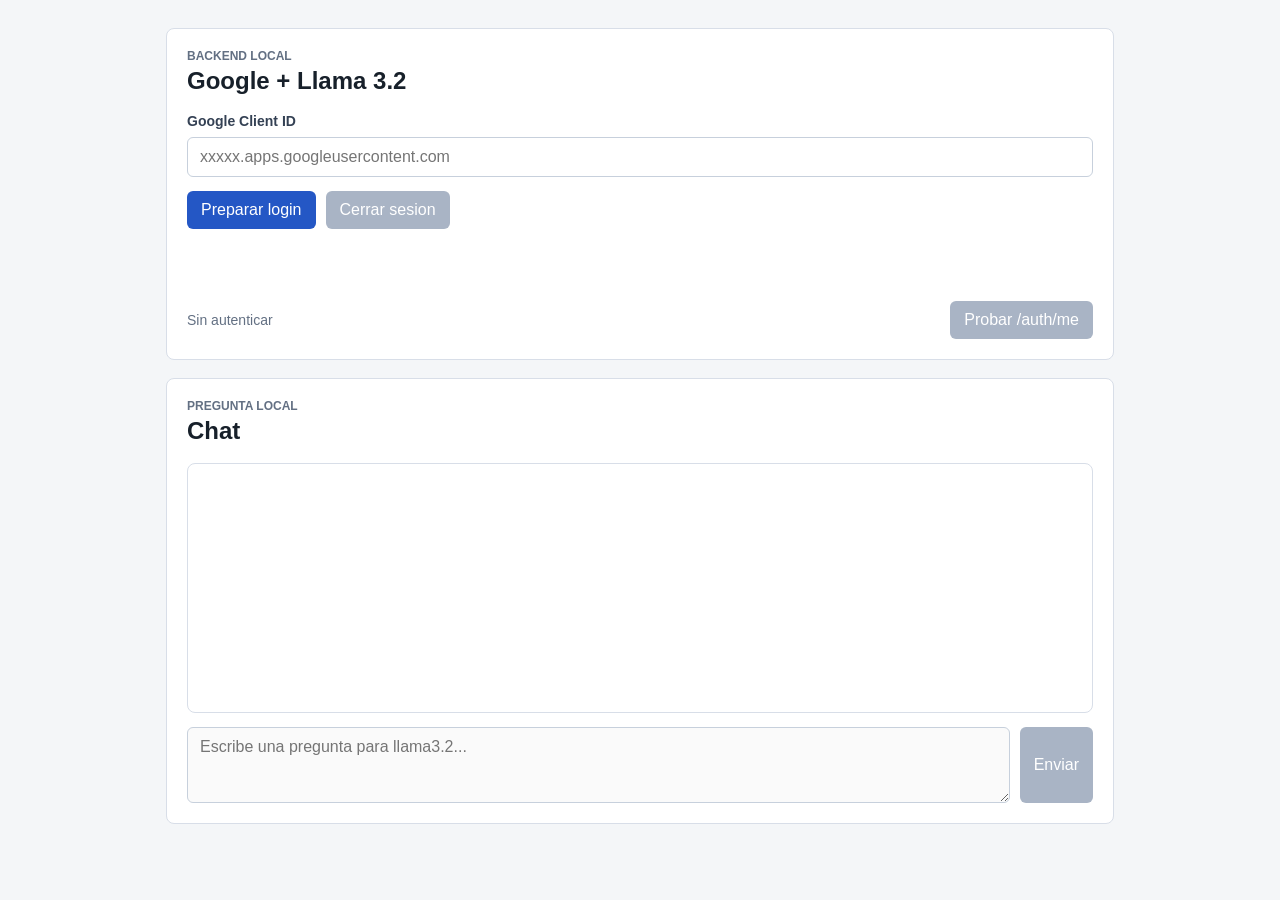
==== frontend/index.html @ 0a667929 "backen conexion ollama" ====
<!doctype html>
<html lang="es">
  <head>
    <meta charset="UTF-8" />
    <meta name="viewport" content="width=device-width, initial-scale=1.0" />
    <title>Prueba Google + Llama</title>
    <link rel="stylesheet" href="./styles.css" />
    <script src="https://accounts.google.com/gsi/client" async defer></script>
  </head>
  <body>
    <main class="shell">
      <section class="panel">
        <header>
          <p class="eyebrow">Backend local</p>
          <h1>Google + Llama 3.2</h1>
        </header>

        <label class="field">
          <span>Google Client ID</span>
          <input id="clientIdInput" type="text" placeholder="xxxxx.apps.googleusercontent.com" autocomplete="off" />
        </label>

        <div class="actions">
          <button id="initGoogleButton" type="button">Preparar login</button>
          <button id="logoutButton" type="button" disabled>Cerrar sesion</button>
        </div>

        <div id="googleButton" class="google-slot"></div>

        <div class="status-row">
          <span id="authStatus" class="status">Sin autenticar</span>
          <button id="checkMeButton" type="button" disabled>Probar /auth/me</button>
        </div>
      </section>

      <section class="panel chat-panel">
        <header>
          <p class="eyebrow">Pregunta local</p>
          <h2>Chat</h2>
        </header>

        <div id="messages" class="messages"></div>

        <form id="chatForm" class="chat-form">
          <textarea id="messageInput" rows="3" placeholder="Escribe una pregunta para llama3.2..." disabled></textarea>
          <button id="sendButton" type="submit" disabled>Enviar</button>
        </form>
      </section>
    </main>

    <script src="./app.js"></script>
  </body>
</html>
---- frontend/styles.css ----
:root {
  color-scheme: light;
  font-family: Arial, Helvetica, sans-serif;
  background: #f4f6f8;
  color: #17202a;
}

* {
  box-sizing: border-box;
}

body {
  margin: 0;
  min-height: 100vh;
}

button,
input,
textarea {
  font: inherit;
}

button {
  border: 0;
  border-radius: 6px;
  background: #2457c5;
  color: #fff;
  cursor: pointer;
  padding: 10px 14px;
}

button:disabled {
  background: #a9b4c5;
  cursor: not-allowed;
}

.shell {
  display: grid;
  gap: 18px;
  margin: 0 auto;
  max-width: 980px;
  padding: 28px 16px;
}

.panel {
  background: #fff;
  border: 1px solid #d8dee8;
  border-radius: 8px;
  padding: 20px;
}

.chat-panel {
  min-height: 420px;
}

.eyebrow {
  color: #637083;
  font-size: 12px;
  font-weight: 700;
  letter-spacing: 0;
  margin: 0 0 4px;
  text-transform: uppercase;
}

h1,
h2 {
  margin: 0 0 18px;
}

.field {
  display: grid;
  gap: 8px;
}

.field span {
  color: #344154;
  font-size: 14px;
  font-weight: 700;
}

input,
textarea {
  border: 1px solid #c7d0dc;
  border-radius: 6px;
  color: #17202a;
  padding: 10px 12px;
  width: 100%;
}

textarea {
  resize: vertical;
}

.actions,
.status-row,
.chat-form {
  display: flex;
  gap: 10px;
  margin-top: 14px;
}

.status-row {
  align-items: center;
  justify-content: space-between;
}

.status {
  color: #637083;
  font-size: 14px;
}

.status.ok {
  color: #176b43;
  font-weight: 700;
}

.status.error {
  color: #a32929;
  font-weight: 700;
}

.google-slot {
  margin-top: 14px;
  min-height: 44px;
}

.messages {
  border: 1px solid #d8dee8;
  border-radius: 8px;
  display: grid;
  gap: 10px;
  margin-bottom: 14px;
  min-height: 250px;
  overflow: auto;
  padding: 14px;
}

.message {
  border-radius: 8px;
  line-height: 1.45;
  max-width: 80%;
  padding: 10px 12px;
  white-space: pre-wrap;
}

.message.user {
  background: #dfeaff;
  justify-self: end;
}

.message.assistant {
  background: #eef2f6;
  justify-self: start;
}

.message.system {
  background: #fff5d7;
  color: #6c5414;
  justify-self: center;
  max-width: 100%;
}

.chat-form {
  align-items: stretch;
}

.chat-form textarea {
  flex: 1;
}

@media (max-width: 640px) {
  .actions,
  .status-row,
  .chat-form {
    align-items: stretch;
    flex-direction: column;
  }

  .message {
    max-width: 100%;
  }
}
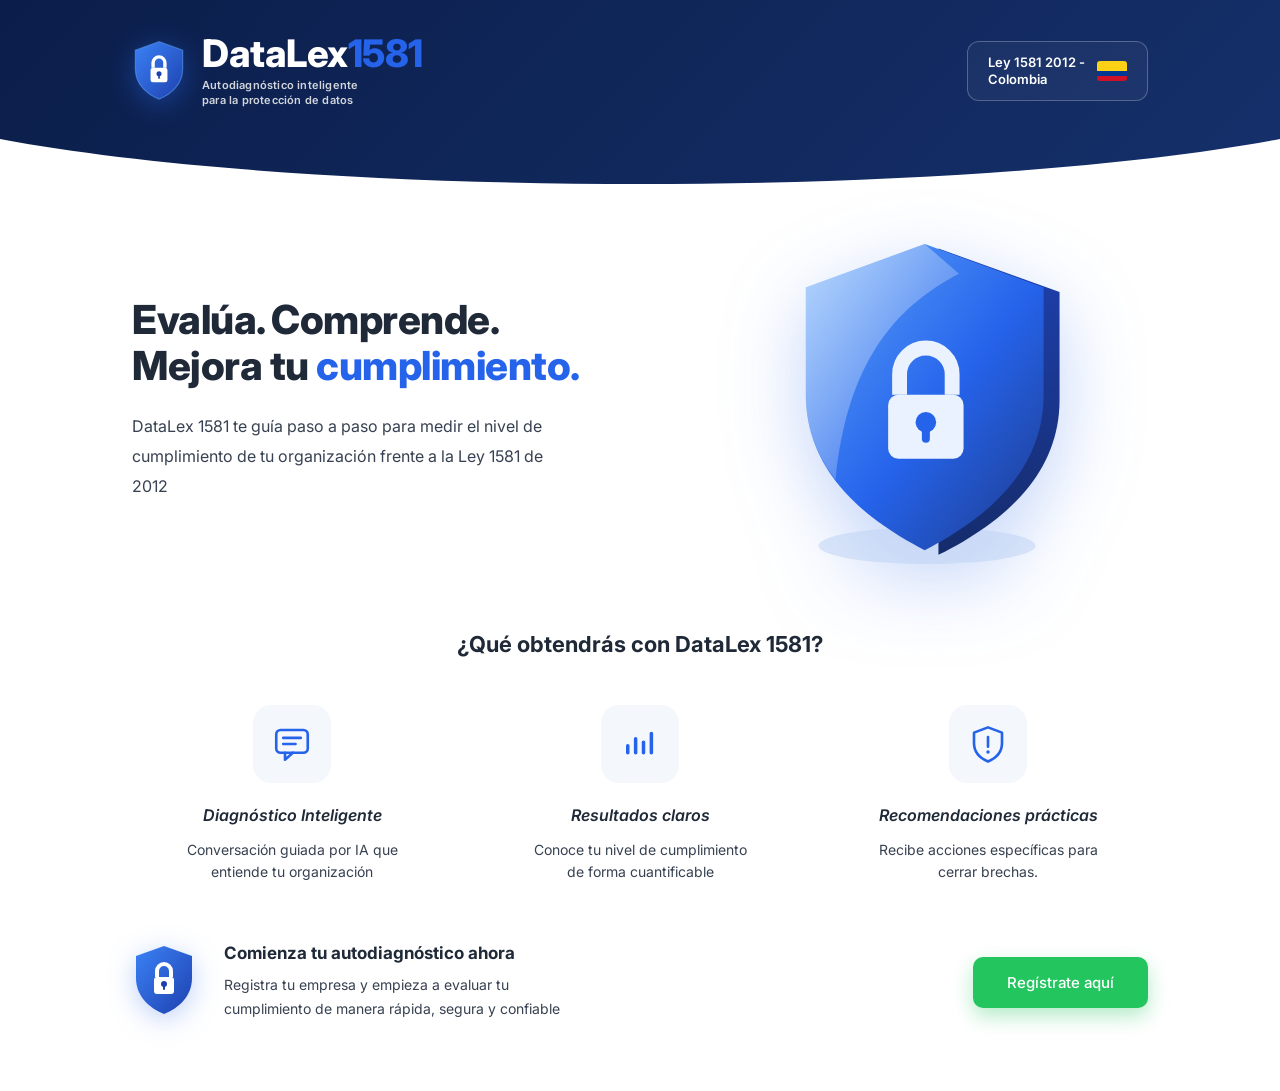
==== commit bc6c9e4f: "integracion front" ====
--- a/frontend/index.html
+++ b/frontend/index.html
@@ -1,53 +1,1958 @@
-<!doctype html>
+<!DOCTYPE html>
 <html lang="es">
-  <head>
-    <meta charset="UTF-8" />
-    <meta name="viewport" content="width=device-width, initial-scale=1.0" />
-    <title>Prueba Google + Llama</title>
-    <link rel="stylesheet" href="./styles.css" />
-    <script src="https://accounts.google.com/gsi/client" async defer></script>
-  </head>
-  <body>
-    <main class="shell">
-      <section class="panel">
-        <header>
-          <p class="eyebrow">Backend local</p>
-          <h1>Google + Llama 3.2</h1>
-        </header>
-
-        <label class="field">
-          <span>Google Client ID</span>
-          <input id="clientIdInput" type="text" placeholder="xxxxx.apps.googleusercontent.com" autocomplete="off" />
-        </label>
-
-        <div class="actions">
-          <button id="initGoogleButton" type="button">Preparar login</button>
-          <button id="logoutButton" type="button" disabled>Cerrar sesion</button>
+<head>
+  <meta charset="UTF-8" />
+  <meta name="viewport" content="width=device-width, initial-scale=1.0" />
+  <title>DataLex 1581 — Registro y Diagnóstico</title>
+  <link rel="preconnect" href="https://fonts.googleapis.com" />
+  <link rel="preconnect" href="https://fonts.gstatic.com" crossorigin />
+  <link href="https://fonts.googleapis.com/css2?family=Inter:wght@400;500;600;700;800&display=swap" rel="stylesheet" />
+  <style>
+
+:root {
+  --blue-900: #0B1E4A;
+  --blue-800: #15306B;
+  --blue-700: #1E40AF;
+  --blue-500: #2563EB;
+  --green-500: #22C55E;
+  --green-600: #16A34A;
+  --slate-900: #1F2937;
+  --slate-700: #374151;
+  --slate-500: #64748B;
+  --gray-400: #9CA3AF;
+  --gray-300: #D1D5DB;
+  --gray-200: #E5E7EB;
+  --bg-soft: #F4F7FC;
+  --white: #FFFFFF;
+}
+* { box-sizing: border-box; }
+html { scroll-behavior: smooth; }
+body { margin: 0; font-family: 'Inter', -apple-system, BlinkMacSystemFont, 'Segoe UI', Roboto, sans-serif; color: var(--slate-700); -webkit-font-smoothing: antialiased; }
+
+/* Cambio de vistas (un solo proceso) */
+.screen { display: none; }
+.screen.is-active { display: block; animation: scr-in .28s ease; }
+#screen-inicio { background: #FFFFFF; }
+#screen-registro { background: var(--bg-soft); }
+#screen-diag { background: var(--bg-soft); }
+@keyframes scr-in { from { opacity: 0; transform: translateY(6px); } to { opacity: 1; transform: none; } }
+@media (prefers-reduced-motion: reduce) { .screen.is-active { animation: none; } }
+
+/* ===== INICIO ===== */
+/* ============================================================
+   DataLex 1581 — Landing page
+   Paleta y tipografía según especificación
+   ============================================================ */
+
+
+a { text-decoration: none; }
+
+/* ============================================================
+   HEADER
+   ============================================================ */
+.site-header {
+  position: relative;
+  background: linear-gradient(135deg, var(--blue-900) 0%, var(--blue-800) 100%);
+  padding: 34px 0 90px;
+}
+
+.header-inner {
+  max-width: 1080px;
+  margin: 0 auto;
+  padding: 0 32px;
+  display: flex;
+  align-items: center;
+  justify-content: space-between;
+  gap: 24px;
+}
+
+/* Marca / logo */
+.brand {
+  display: flex;
+  align-items: center;
+  gap: 16px;
+  color: var(--white);
+}
+
+.brand-shield {
+  width: 54px;
+  height: auto;
+  flex-shrink: 0;
+  filter: drop-shadow(0 6px 14px rgba(37, 99, 235, .45));
+}
+
+.brand-text { display: flex; flex-direction: column; }
+
+.brand-name {
+  font-size: 38px;
+  font-weight: 800;
+  letter-spacing: -.5px;
+  line-height: 1;
+}
+.brand-name-dark { color: var(--white); }
+.brand-name-accent { color: var(--blue-500); }
+
+.brand-tagline {
+  margin-top: 6px;
+  font-size: 11px;
+  font-weight: 600;
+  letter-spacing: .2px;
+  color: var(--gray-300);
+  line-height: 1.35;
+}
+
+/* Insignia de la ley */
+.inicio-law-badge {
+  display: flex;
+  align-items: center;
+  gap: 12px;
+  padding: 12px 20px;
+  border: 1px solid rgba(255, 255, 255, .25);
+  border-radius: 12px;
+  background: rgba(255, 255, 255, .04);
+  color: var(--white);
+  font-size: 13px;
+  font-weight: 600;
+  line-height: 1.3;
+  white-space: nowrap;
+}
+
+.inicio-flag {
+  width: 30px;
+  height: 20px;
+  border-radius: 3px;
+  flex-shrink: 0;
+}
+
+/* Onda inferior */
+.header-wave {
+  position: absolute;
+  left: 0;
+  right: 0;
+  bottom: -1px;
+  width: 100%;
+  height: 90px;
+  display: block;
+}
+
+/* ============================================================
+   HERO
+   ============================================================ */
+.hero {
+  max-width: 1080px;
+  margin: 0 auto;
+  padding: 30px 32px 20px;
+  display: grid;
+  grid-template-columns: 1.1fr .9fr;
+  align-items: center;
+  gap: 32px;
+}
+
+.hero-title {
+  margin: 0 0 22px;
+  font-size: 40px;
+  font-weight: 800;
+  line-height: 1.15;
+  letter-spacing: -.5px;
+  color: var(--slate-900);
+}
+.hero-title .accent { color: var(--blue-500); }
+
+.hero-text {
+  margin: 0;
+  max-width: 420px;
+  font-size: 16px;
+  font-weight: 400;
+  line-height: 1.9;
+  color: var(--slate-700);
+}
+
+.hero-art {
+  display: flex;
+  justify-content: center;
+}
+.hero-shield {
+  width: 100%;
+  max-width: 320px;
+  height: auto;
+  filter: drop-shadow(0 22px 40px rgba(37, 99, 235, .28));
+}
+
+/* ============================================================
+   BENEFICIOS
+   ============================================================ */
+.benefits {
+  max-width: 1080px;
+  margin: 0 auto;
+  padding: 40px 32px 30px;
+}
+
+.benefits-title {
+  text-align: center;
+  margin: 0 0 48px;
+  font-size: 22px;
+  font-weight: 700;
+  color: var(--slate-900);
+}
+
+.benefits-grid {
+  display: grid;
+  grid-template-columns: repeat(3, 1fr);
+  gap: 28px;
+}
+
+.benefit {
+  text-align: center;
+  padding: 0 12px;
+}
+
+.benefit-icon {
+  width: 78px;
+  height: 78px;
+  margin: 0 auto 22px;
+  display: flex;
+  align-items: center;
+  justify-content: center;
+  border-radius: 18px;
+  background: var(--bg-soft);
+}
+.benefit-icon svg { width: 42px; height: 42px; }
+
+.benefit-name {
+  margin: 0 0 14px;
+  font-size: 16px;
+  font-weight: 600;
+  font-style: italic;
+  color: var(--slate-900);
+}
+
+.benefit-text {
+  margin: 0 auto;
+  max-width: 230px;
+  font-size: 14px;
+  font-weight: 400;
+  line-height: 1.6;
+  color: var(--slate-700);
+}
+
+/* ============================================================
+   CTA
+   ============================================================ */
+.cta {
+  max-width: 1080px;
+  margin: 0 auto;
+  padding: 30px 32px 70px;
+  display: flex;
+  align-items: center;
+  gap: 28px;
+}
+
+.cta-shield svg {
+  width: 64px;
+  height: auto;
+  flex-shrink: 0;
+  filter: drop-shadow(0 6px 14px rgba(37, 99, 235, .3));
+}
+
+.cta-copy { flex: 1; }
+
+.cta-title {
+  margin: 0 0 10px;
+  font-size: 17px;
+  font-weight: 700;
+  color: var(--slate-900);
+}
+
+.cta-text {
+  margin: 0;
+  max-width: 360px;
+  font-size: 14px;
+  font-weight: 400;
+  line-height: 1.7;
+  color: var(--slate-700);
+}
+
+.btn-primary {
+  flex-shrink: 0;
+  display: inline-block;
+  padding: 16px 34px;
+  border-radius: 10px;
+  background: var(--green-500);
+  color: var(--white);
+  font-size: 15px;
+  font-weight: 500;
+  box-shadow: 0 8px 20px rgba(34, 197, 94, .35);
+  transition: background .18s ease, transform .18s ease, box-shadow .18s ease;
+}
+.btn-primary:hover {
+  background: var(--green-600);
+  transform: translateY(-2px);
+  box-shadow: 0 12px 24px rgba(22, 163, 74, .4);
+}
+.btn-primary:focus-visible {
+  outline: 3px solid var(--blue-500);
+  outline-offset: 3px;
+}
+
+/* ============================================================
+   RESPONSIVE
+   ============================================================ */
+@media (max-width: 820px) {
+  .hero {
+    grid-template-columns: 1fr;
+    text-align: center;
+    padding-top: 10px;
+  }
+  .hero-copy { order: 2; }
+  .hero-art { order: 1; margin-bottom: 8px; }
+  .hero-text { margin-left: auto; margin-right: auto; }
+
+  .benefits-grid { grid-template-columns: 1fr; gap: 40px; }
+
+  .cta {
+    flex-direction: column;
+    text-align: center;
+    gap: 20px;
+  }
+  .cta-text { margin-left: auto; margin-right: auto; }
+}
+
+@media (max-width: 560px) {
+  .header-inner { flex-direction: column; align-items: flex-start; gap: 18px; }
+  .brand-name { font-size: 32px; }
+  .hero-title { font-size: 30px; }
+  .inicio-law-badge { align-self: stretch; justify-content: space-between; }
+}
+
+@media (prefers-reduced-motion: reduce) {
+
+}
+
+/* ===== REGISTRO ===== */
+/* ============================================================
+   DataLex 1581 — Pantalla de inicio de sesión
+   Misma paleta y tipografía (Inter) que el landing
+   ============================================================ */
+
+
+a { text-decoration: none; }
+
+/* Contenedor general */
+.auth-shell {
+  min-height: 100vh;
+  display: flex;
+  flex-direction: column;
+}
+
+.auth-card {
+  flex: 1;
+  max-width: 1080px;
+  width: 100%;
+  margin: 28px auto 0;
+  display: grid;
+  grid-template-columns: 42% 58%;
+  background: var(--white);
+  border-radius: 22px;
+  overflow: hidden;
+  box-shadow: 0 24px 60px rgba(15, 30, 74, .12);
+}
+
+/* ============================================================
+   PANEL IZQUIERDO
+   ============================================================ */
+.auth-aside {
+  position: relative;
+  padding: 48px 44px;
+  color: var(--white);
+  background:
+    radial-gradient(120% 80% at 0% 0%, rgba(59,130,246,.28) 0%, transparent 55%),
+    linear-gradient(160deg, var(--blue-800) 0%, var(--blue-900) 100%);
+  display: flex;
+  flex-direction: column;
+}
+
+.aside-brand {
+  display: flex;
+  align-items: center;
+  gap: 14px;
+  color: var(--white);
+  margin-bottom: 44px;
+}
+.aside-shield {
+  width: 50px;
+  height: auto;
+  filter: drop-shadow(0 6px 14px rgba(37,99,235,.45));
+}
+.aside-name {
+  font-size: 28px;
+  font-weight: 800;
+  letter-spacing: -.5px;
+  line-height: 1;
+}
+.aside-name-light { color: var(--white); }
+.aside-name-accent { color: #5B9BFF; }
+.aside-tagline {
+  display: block;
+  margin-top: 6px;
+  font-size: 12px;
+  font-weight: 500;
+  color: rgba(255,255,255,.78);
+  line-height: 1.4;
+}
+
+/* Características */
+.features {
+  list-style: none;
+  margin: 0;
+  padding: 0;
+  display: flex;
+  flex-direction: column;
+  gap: 26px;
+}
+.feature {
+  display: flex;
+  gap: 16px;
+  align-items: flex-start;
+}
+.feature-icon {
+  flex-shrink: 0;
+  width: 46px;
+  height: 46px;
+  display: flex;
+  align-items: center;
+  justify-content: center;
+  border-radius: 13px;
+  background: linear-gradient(160deg, #2563EB 0%, #1E40AF 100%);
+  box-shadow: 0 6px 14px rgba(37,99,235,.3);
+}
+.feature-icon svg { width: 24px; height: 24px; }
+.feature-title {
+  margin: 2px 0 4px;
+  font-size: 15px;
+  font-weight: 600;
+  color: var(--white);
+}
+.feature-text {
+  margin: 0;
+  font-size: 13.5px;
+  font-weight: 400;
+  line-height: 1.55;
+  color: rgba(255,255,255,.72);
+  max-width: 230px;
+}
+
+/* Ayuda */
+.aside-help {
+  margin-top: auto;
+  padding-top: 34px;
+  border-top: 1px solid rgba(255,255,255,.14);
+}
+.aside-help-title {
+  margin: 0 0 6px;
+  font-size: 13px;
+  font-weight: 600;
+  color: var(--white);
+}
+.aside-help-text {
+  margin: 0;
+  font-size: 13px;
+  color: rgba(255,255,255,.72);
+}
+.aside-help-text a { color: #5B9BFF; }
+
+/* ============================================================
+   PANEL DERECHO (formulario)
+   ============================================================ */
+.auth-main {
+  position: relative;
+  padding: 56px 56px 48px;
+  display: flex;
+  flex-direction: column;
+  justify-content: center;
+}
+
+/* Insignia ley */
+.law-badge {
+  position: absolute;
+  top: 22px;
+  right: 28px;
+  display: flex;
+  align-items: center;
+  gap: 10px;
+  padding: 8px 14px;
+  border: 1px solid var(--gray-200);
+  border-radius: 10px;
+  background: var(--white);
+  font-size: 11.5px;
+  font-weight: 600;
+  color: var(--slate-700);
+  line-height: 1.3;
+  box-shadow: 0 2px 6px rgba(15,30,74,.05);
+}
+.flag { width: 24px; height: 16px; border-radius: 2px; }
+
+/* Formulario */
+.login-form {
+  width: 100%;
+  max-width: 400px;
+  margin: 0 auto;
+}
+.form-title {
+  margin: 0 0 8px;
+  text-align: center;
+  font-size: 30px;
+  font-weight: 700;
+  color: var(--slate-900);
+}
+.form-subtitle {
+  margin: 0 0 30px;
+  text-align: center;
+  font-size: 14px;
+  color: var(--gray-400);
+}
+
+.field-label {
+  display: block;
+  margin-bottom: 7px;
+  font-size: 13px;
+  font-weight: 600;
+  color: var(--slate-700);
+}
+
+.field {
+  position: relative;
+  margin-bottom: 18px;
+}
+.field-icon {
+  position: absolute;
+  left: 14px;
+  top: 50%;
+  transform: translateY(-50%);
+  width: 18px;
+  height: 18px;
+  color: var(--gray-400);
+  pointer-events: none;
+}
+.field input,
+.field select {
+  width: 100%;
+  height: 48px;
+  padding: 0 44px;
+  border: 1px solid var(--gray-300);
+  border-radius: 10px;
+  background: var(--white);
+  font-family: inherit;
+  font-size: 14px;
+  font-weight: 400;
+  color: var(--slate-900);
+  transition: border-color .15s ease, box-shadow .15s ease;
+}
+.field input::placeholder { color: var(--gray-400); }
+.field select {
+  appearance: none;
+  color: var(--slate-900);
+}
+.field input:focus,
+.field select:focus {
+  outline: none;
+  border-color: var(--blue-500);
+  box-shadow: 0 0 0 3px rgba(37,99,235,.14);
+}
+
+.toggle-pass {
+  position: absolute;
+  right: 10px;
+  top: 50%;
+  transform: translateY(-50%);
+  width: 32px;
+  height: 32px;
+  display: flex;
+  align-items: center;
+  justify-content: center;
+  border: none;
+  background: transparent;
+  color: var(--gray-400);
+  cursor: pointer;
+  border-radius: 8px;
+}
+.toggle-pass:hover { color: var(--slate-700); }
+.toggle-pass .eye { width: 19px; height: 19px; }
+.toggle-pass .eye-slash { display: inline; }
+.toggle-pass.is-on .eye-slash { display: none; }
+
+/* Opciones */
+.form-options {
+  display: flex;
+  align-items: center;
+  justify-content: space-between;
+  margin: 4px 0 22px;
+  font-size: 13px;
+}
+.remember {
+  display: inline-flex;
+  align-items: center;
+  gap: 8px;
+  color: var(--slate-700);
+  cursor: pointer;
+}
+.remember input {
+  width: 16px;
+  height: 16px;
+  accent-color: var(--blue-500);
+  cursor: pointer;
+}
+.link { color: var(--blue-500); font-weight: 500; }
+.link:hover { text-decoration: underline; }
+
+/* Botón Ingresar */
+.btn-login {
+  width: 100%;
+  height: 50px;
+  display: flex;
+  align-items: center;
+  justify-content: center;
+  gap: 10px;
+  border: none;
+  border-radius: 10px;
+  background: var(--green-500);
+  color: var(--white);
+  font-family: inherit;
+  font-size: 15px;
+  font-weight: 500;
+  cursor: pointer;
+  box-shadow: 0 8px 18px rgba(34,197,94,.32);
+  transition: background .18s ease, transform .18s ease;
+}
+.btn-login svg { width: 20px; height: 20px; }
+.btn-login:hover { background: var(--green-600); transform: translateY(-1px); }
+.btn-login:focus-visible { outline: 3px solid var(--blue-500); outline-offset: 3px; }
+
+/* Divisor */
+.divider {
+  display: flex;
+  align-items: center;
+  gap: 14px;
+  margin: 22px 0;
+  color: var(--gray-400);
+  font-size: 13px;
+}
+.divider::before,
+.divider::after {
+  content: "";
+  flex: 1;
+  height: 1px;
+  background: var(--gray-200);
+}
+
+/* Botón Google */
+.btn-google {
+  width: 100%;
+  height: 50px;
+  display: flex;
+  align-items: center;
+  justify-content: center;
+  gap: 12px;
+  border: 1px solid var(--gray-300);
+  border-radius: 10px;
+  background: var(--white);
+  font-family: inherit;
+  font-size: 14.5px;
+  font-weight: 600;
+  color: var(--slate-700);
+  cursor: pointer;
+  transition: background .15s ease, border-color .15s ease;
+}
+.btn-google svg { width: 20px; height: 20px; }
+.btn-google:hover { background: var(--bg-soft); border-color: var(--gray-400); }
+
+/* Registro */
+.signup {
+  margin: 26px 0 0;
+  text-align: center;
+  font-size: 13.5px;
+  color: var(--slate-700);
+}
+
+/* ============================================================
+   PIE
+   ============================================================ */
+.auth-footer {
+  display: flex;
+  align-items: center;
+  justify-content: center;
+  gap: 8px;
+  padding: 22px 16px;
+  font-size: 13px;
+  color: var(--gray-400);
+  text-align: center;
+}
+.auth-footer svg { width: 16px; height: 16px; flex-shrink: 0; }
+
+/* ============================================================
+   RESPONSIVE
+   ============================================================ */
+@media (max-width: 880px) {
+  .auth-card {
+    grid-template-columns: 1fr;
+    margin-top: 0;
+    border-radius: 0;
+    min-height: 100vh;
+  }
+  .auth-aside { padding: 40px 32px; }
+  .features { gap: 22px; }
+  .auth-main { padding: 64px 28px 40px; }
+  .law-badge { top: 16px; right: 16px; }
+}
+
+@media (max-width: 480px) {
+  .form-title { font-size: 26px; }
+  .auth-aside { padding: 32px 24px; }
+  .auth-main { padding: 60px 22px 36px; }
+}
+
+@media (prefers-reduced-motion: reduce) {
+
+}
+
+/* ===== DIAGNOSTICO ===== */
+/* ============================================================
+   DataLex 1581 — Panel de diagnóstico (chat)
+   Misma paleta y tipografía (Inter)
+   ============================================================ */
+
+
+.diag-app {
+  height: 100vh;
+  display: grid;
+  grid-template-columns: 340px 1fr;
+}
+
+/* ============================================================
+   SIDEBAR
+   ============================================================ */
+.sidebar {
+  padding: 28px 22px;
+  color: var(--white);
+  overflow-y: auto;
+  background:
+    radial-gradient(1px 1px at 20% 30%, rgba(255,255,255,.35), transparent),
+    radial-gradient(1px 1px at 70% 18%, rgba(255,255,255,.3), transparent),
+    radial-gradient(1px 1px at 45% 60%, rgba(255,255,255,.25), transparent),
+    radial-gradient(1px 1px at 85% 75%, rgba(255,255,255,.3), transparent),
+    linear-gradient(165deg, var(--blue-800) 0%, var(--blue-900) 100%);
+}
+
+.side-logo {
+  display: block;
+  text-align: center;
+  color: var(--white);
+  text-decoration: none;
+  margin-bottom: 24px;
+}
+.side-shield {
+  width: 52px;
+  height: auto;
+  filter: drop-shadow(0 6px 14px rgba(37,99,235,.5));
+}
+.side-name {
+  display: block;
+  margin-top: 8px;
+  font-size: 24px;
+  font-weight: 800;
+  letter-spacing: -.4px;
+}
+.side-tagline {
+  display: block;
+  margin-top: 6px;
+  font-size: 12px;
+  font-weight: 400;
+  color: rgba(255,255,255,.72);
+  line-height: 1.45;
+}
+
+/* Tarjetas */
+.card {
+  margin-bottom: 18px;
+  padding: 18px;
+  border-radius: 14px;
+  background: rgba(255,255,255,.06);
+  border: 1px solid rgba(255,255,255,.1);
+}
+.card-head {
+  display: flex;
+  align-items: center;
+  justify-content: space-between;
+}
+.card-title {
+  font-size: 14px;
+  font-weight: 600;
+  color: var(--white);
+}
+.card-pct {
+  font-size: 15px;
+  font-weight: 700;
+  color: #5B9BFF;
+}
+
+.progress {
+  margin: 12px 0 18px;
+  height: 7px;
+  border-radius: 99px;
+  background: rgba(255,255,255,.14);
+  overflow: hidden;
+}
+.progress span {
+  display: block;
+  height: 100%;
+  border-radius: 99px;
+  background: linear-gradient(90deg, #2563EB, #2DD4BF);
+}
+
+/* Anillos */
+.rings {
+  display: grid;
+  grid-template-columns: repeat(3, 1fr);
+  gap: 8px;
+}
+.ring {
+  position: relative;
+  display: flex;
+  align-items: center;
+  justify-content: center;
+}
+.ring svg { width: 100%; max-width: 78px; height: auto; }
+.ring-pct {
+  position: absolute;
+  font-size: 15px;
+  font-weight: 700;
+  color: var(--white);
+}
+.ring-labels {
+  display: grid;
+  grid-template-columns: repeat(3, 1fr);
+  gap: 8px;
+  margin-top: 6px;
+}
+.ring-labels span {
+  text-align: center;
+  font-size: 10.5px;
+  line-height: 1.3;
+  color: rgba(255,255,255,.7);
+}
+
+/* Información de la empresa */
+.info { margin: 14px 0 0; }
+.info div {
+  display: flex;
+  justify-content: space-between;
+  gap: 12px;
+  padding: 7px 0;
+  border-bottom: 1px solid rgba(255,255,255,.08);
+}
+.info div:last-child { border-bottom: none; }
+.info dt { margin: 0; font-size: 13px; color: rgba(255,255,255,.66); }
+.info dd { margin: 0; font-size: 13px; font-weight: 600; color: var(--white); text-align: right; }
+
+.side-legal {
+  display: flex;
+  gap: 8px;
+  align-items: flex-start;
+  margin: 8px 4px 0;
+  font-size: 11.5px;
+  line-height: 1.5;
+  color: rgba(255,255,255,.6);
+}
+.side-legal svg { width: 16px; height: 16px; flex-shrink: 0; margin-top: 1px; }
+
+/* ============================================================
+   CHAT
+   ============================================================ */
+.chat {
+  display: flex;
+  flex-direction: column;
+  background: var(--bg-soft);
+  min-width: 0;
+}
+
+/* Encabezado */
+.chat-head {
+  display: flex;
+  align-items: center;
+  justify-content: space-between;
+  gap: 16px;
+  padding: 16px 26px;
+  background: var(--white);
+  border-bottom: 1px solid var(--gray-200);
+}
+.chat-head-left { display: flex; align-items: center; gap: 12px; }
+.bot-avatar {
+  width: 40px;
+  height: 40px;
+  display: flex;
+  align-items: center;
+  justify-content: center;
+  border-radius: 11px;
+  background: linear-gradient(160deg, #2563EB, #1E40AF);
+}
+.bot-avatar svg { width: 24px; height: 24px; }
+.chat-head-name { margin: 0; font-size: 12px; font-weight: 600; color: var(--gray-400); }
+.chat-head-role { margin: 2px 0 0; font-size: 15px; font-weight: 700; color: var(--slate-900); }
+
+.chat-head-right {
+  display: flex;
+  align-items: center;
+  gap: 18px;
+}
+.meta { text-align: right; }
+.meta p { margin: 0 0 3px; font-size: 12.5px; color: var(--gray-400); }
+.meta strong { color: var(--slate-700); font-weight: 600; }
+.dot-green { color: var(--green-600) !important; }
+.ia-active {
+  display: inline-flex;
+  align-items: center;
+  gap: 7px;
+  padding: 7px 13px;
+  border-radius: 99px;
+  background: rgba(34,197,94,.12);
+  color: var(--green-600);
+  font-size: 13px;
+  font-weight: 600;
+  white-space: nowrap;
+}
+.pulse {
+  width: 8px; height: 8px; border-radius: 50%;
+  background: var(--green-500);
+  box-shadow: 0 0 0 0 rgba(34,197,94,.6);
+  animation: pulse 1.8s infinite;
+}
+@keyframes pulse {
+  0%   { box-shadow: 0 0 0 0 rgba(34,197,94,.55); }
+  70%  { box-shadow: 0 0 0 7px rgba(34,197,94,0); }
+  100% { box-shadow: 0 0 0 0 rgba(34,197,94,0); }
+}
+
+/* Hilo */
+.thread {
+  flex: 1;
+  overflow-y: auto;
+  padding: 24px 30px;
+  display: flex;
+  flex-direction: column;
+  gap: 18px;
+}
+
+.banner {
+  display: flex;
+  align-items: flex-start;
+  gap: 12px;
+  padding: 16px 18px;
+  border-radius: 12px;
+  background: #ECFDF5;
+  border: 1px solid #BBF7D0;
+}
+.banner svg { width: 22px; height: 22px; flex-shrink: 0; margin-top: 1px; }
+.banner p { margin: 0; font-size: 13.5px; line-height: 1.55; color: #166534; }
+.banner strong { color: #14532D; }
+
+/* Mensajes */
+.msg { display: flex; align-items: flex-start; gap: 10px; max-width: 78%; }
+.msg-bot { align-self: flex-start; }
+.msg-user { align-self: flex-end; flex-direction: row; }
+
+.msg-tag {
+  flex-shrink: 0;
+  margin-top: 2px;
+  padding: 4px 9px;
+  border-radius: 8px;
+  background: var(--white);
+  border: 1px solid var(--gray-200);
+  font-size: 11px;
+  font-weight: 600;
+  color: var(--slate-500);
+}
+
+.bubble {
+  padding: 13px 16px;
+  border-radius: 14px;
+  font-size: 14px;
+  line-height: 1.6;
+}
+.bubble-bot {
+  background: var(--white);
+  border: 1px solid var(--gray-200);
+  border-top-left-radius: 4px;
+  color: var(--slate-700);
+}
+.bubble-bot p { margin: 0 0 9px; }
+.bubble-bot p:last-child { margin-bottom: 0; }
+.bubble-bot strong { color: var(--blue-700); font-weight: 600; }
+
+.bubble-user {
+  background: linear-gradient(160deg, #DBEAFE, #BFDBFE);
+  border-top-right-radius: 4px;
+  color: #1E3A8A;
+  font-weight: 500;
+}
+.user-avatar {
+  flex-shrink: 0;
+  width: 34px;
+  height: 34px;
+  display: flex;
+  align-items: center;
+  justify-content: center;
+  border-radius: 50%;
+  background: var(--gray-200);
+}
+.user-avatar svg { width: 20px; height: 20px; }
+
+/* Tooltip de pregunta */
+.tip {
+  flex-shrink: 0;
+  align-self: flex-end;
+  padding: 11px 14px;
+  border-radius: 12px;
+  background: var(--white);
+  border: 1px solid var(--gray-300);
+  box-shadow: 0 6px 16px rgba(15,30,74,.08);
+}
+.tip p { margin: 0 0 4px; font-size: 12px; color: var(--slate-700); white-space: nowrap; }
+.tip p:last-child { margin-bottom: 0; }
+.tip span { color: var(--gray-400); }
+
+/* Escribiendo */
+.typing {
+  display: flex;
+  align-items: center;
+  gap: 9px;
+  font-size: 13px;
+  color: var(--gray-400);
+}
+.dots { display: inline-flex; gap: 4px; }
+.dots i {
+  width: 6px; height: 6px; border-radius: 50%;
+  background: var(--blue-500);
+  animation: blink 1.4s infinite both;
+}
+.dots i:nth-child(2) { animation-delay: .2s; }
+.dots i:nth-child(3) { animation-delay: .4s; }
+@keyframes blink { 0%, 80%, 100% { opacity: .25; } 40% { opacity: 1; } }
+
+/* Composer */
+.composer {
+  padding: 16px 30px 22px;
+  background: var(--bg-soft);
+}
+.composer-box {
+  display: flex;
+  align-items: center;
+  gap: 6px;
+  padding: 8px 8px 8px 18px;
+  background: var(--white);
+  border: 1px solid var(--gray-300);
+  border-radius: 14px;
+  box-shadow: 0 2px 8px rgba(15,30,74,.04);
+}
+.composer-box input {
+  flex: 1;
+  border: none;
+  outline: none;
+  font-family: inherit;
+  font-size: 14px;
+  color: var(--slate-900);
+  background: transparent;
+}
+.composer-box input::placeholder { color: var(--gray-400); }
+
+.icon-btn {
+  width: 38px; height: 38px;
+  display: flex; align-items: center; justify-content: center;
+  border: none; background: transparent;
+  color: var(--gray-400); cursor: pointer;
+  border-radius: 9px;
+}
+.icon-btn:hover { color: var(--slate-700); background: var(--bg-soft); }
+.icon-btn svg { width: 20px; height: 20px; }
+
+.send-btn {
+  display: inline-flex;
+  align-items: center;
+  gap: 8px;
+  margin-left: 4px;
+  padding: 0 20px;
+  height: 40px;
+  border: none;
+  border-radius: 10px;
+  background: var(--green-500);
+  color: var(--white);
+  font-family: inherit;
+  font-size: 14px;
+  font-weight: 500;
+  cursor: pointer;
+  transition: background .15s ease;
+}
+.send-btn svg { width: 18px; height: 18px; }
+.send-btn:hover { background: var(--green-600); }
+.export-btn {
+  background: var(--blue-500);
+}
+.export-btn:hover { background: var(--blue-700); }
+.send-btn:disabled {
+  background: var(--gray-400);
+  cursor: not-allowed;
+}
+
+/* ============================================================
+   RESPONSIVE
+   ============================================================ */
+@media (max-width: 920px) {
+  .diag-app { grid-template-columns: 1fr; height: auto; min-height: 100vh; }
+  .sidebar { order: 2; }
+  .chat { order: 1; min-height: 70vh; }
+  .chat-head { flex-wrap: wrap; }
+  .msg { max-width: 90%; }
+  .tip { display: none; }
+}
+
+@media (max-width: 540px) {
+  .thread { padding: 18px 16px; }
+  .composer { padding: 12px 16px 18px; }
+  .send-btn { padding: 0 14px; }
+  .chat-head-right { width: 100%; justify-content: space-between; }
+}
+
+@media (prefers-reduced-motion: reduce) {
+  .pulse, .dots i { animation: none !important; }
+
+}
+
+  </style>
+</head>
+<body>
+
+  <section id="screen-inicio" class="screen is-active">
+
+
+  <!-- ===================== HEADER ===================== -->
+  <header class="site-header">
+    <div class="header-inner">
+      <a class="brand" href="#" data-go="inicio" aria-label="DataLex 1581 — inicio">
+        <!-- Logo escudo con candado -->
+        <svg class="brand-shield" viewBox="0 0 64 72" xmlns="http://www.w3.org/2000/svg" aria-hidden="true">
+          <defs>
+            <linearGradient id="logoShield" x1="0" y1="0" x2="1" y2="1">
+              <stop offset="0%" stop-color="#3B82F6"/>
+              <stop offset="100%" stop-color="#1E40AF"/>
+            </linearGradient>
+          </defs>
+          <path d="M32 2 L60 12 V34 C60 52 47 64 32 70 C17 64 4 52 4 34 V12 Z" fill="url(#logoShield)"/>
+          <path d="M32 2 L60 12 V34 C60 52 47 64 32 70 C17 64 4 52 4 34 V12 Z" fill="none" stroke="#60A5FA" stroke-width="1.5" opacity=".5"/>
+          <rect x="22" y="33" width="20" height="17" rx="3" fill="#fff"/>
+          <path d="M25 33 V27 a7 7 0 0 1 14 0 V33" fill="none" stroke="#fff" stroke-width="4"/>
+          <circle cx="32" cy="40" r="3" fill="#1E40AF"/>
+          <rect x="31" y="40" width="2" height="6" rx="1" fill="#1E40AF"/>
+        </svg>
+
+        <span class="brand-text">
+          <span class="brand-name"><span class="brand-name-dark">DataLex</span><span class="brand-name-accent">1581</span></span>
+          <span class="brand-tagline">Autodiagnóstico inteligente<br />para la protección de datos</span>
+        </span>
+      </a>
+
+      <div class="inicio-law-badge">
+        <span>Ley 1581 2012 -<br />Colombia</span>
+        <!-- Bandera de Colombia -->
+        <svg class="inicio-flag" viewBox="0 0 30 20" xmlns="http://www.w3.org/2000/svg" aria-label="Bandera de Colombia">
+          <rect width="30" height="10" fill="#FCD116"/>
+          <rect y="10" width="30" height="5" fill="#003893"/>
+          <rect y="15" width="30" height="5" fill="#CE1126"/>
+        </svg>
+      </div>
+    </div>
+
+    <!-- Onda inferior que conecta con el fondo blanco -->
+    <svg class="header-wave" viewBox="0 0 1440 120" preserveAspectRatio="none" xmlns="http://www.w3.org/2000/svg" aria-hidden="true">
+      <path d="M0,40 C360,120 1080,120 1440,40 L1440,120 L0,120 Z" fill="#FFFFFF"/>
+    </svg>
+  </header>
+
+  <main>
+    <!-- ===================== HERO ===================== -->
+    <section class="hero">
+      <div class="hero-copy">
+        <h1 class="hero-title">
+          Evalúa. Comprende.<br />
+          Mejora tu <span class="accent">cumplimiento.</span>
+        </h1>
+        <p class="hero-text">
+          DataLex 1581 te guía paso a paso para medir el
+          nivel de cumplimiento de tu organización frente
+          a la Ley 1581 de 2012
+        </p>
+      </div>
+
+      <div class="hero-art" aria-hidden="true">
+        <!-- Escudo 3D principal -->
+        <svg class="hero-shield" viewBox="0 0 280 300" xmlns="http://www.w3.org/2000/svg">
+          <defs>
+            <linearGradient id="heroFace" x1="0" y1="0" x2="1" y2="1">
+              <stop offset="0%" stop-color="#60A5FA"/>
+              <stop offset="55%" stop-color="#2563EB"/>
+              <stop offset="100%" stop-color="#1E3A8A"/>
+            </linearGradient>
+            <linearGradient id="heroSide" x1="0" y1="0" x2="0" y2="1">
+              <stop offset="0%" stop-color="#1E40AF"/>
+              <stop offset="100%" stop-color="#152C6B"/>
+            </linearGradient>
+            <linearGradient id="heroGloss" x1="0" y1="0" x2="1" y2="1">
+              <stop offset="0%" stop-color="#fff" stop-opacity=".55"/>
+              <stop offset="100%" stop-color="#fff" stop-opacity="0"/>
+            </linearGradient>
+            <ellipse id="shadow" />
+          </defs>
+
+          <!-- Sombra base -->
+          <ellipse cx="140" cy="278" rx="95" ry="16" fill="#BFD4F5" opacity=".55"/>
+
+          <!-- Cara lateral (profundidad 3D) -->
+          <path d="M150 18 L256 56 V150 C256 214 210 256 150 286 Z" fill="url(#heroSide)"/>
+          <!-- Cara frontal -->
+          <path d="M138 14 L34 52 V146 C34 210 80 252 138 282 C196 252 242 210 242 146 V52 Z" fill="url(#heroFace)"/>
+          <!-- Brillo superior -->
+          <path d="M138 14 L34 52 V146 C34 176 44 200 60 220 C70 120 110 70 168 40 Z" fill="url(#heroGloss)"/>
+
+          <!-- Candado -->
+          <rect x="106" y="146" width="66" height="56" rx="9" fill="#EAF2FF"/>
+          <path d="M116 146 V128 a23 23 0 0 1 46 0 V146" fill="none" stroke="#EAF2FF" stroke-width="13"/>
+          <circle cx="139" cy="170" r="9" fill="#2563EB"/>
+          <rect x="135.5" y="170" width="7" height="18" rx="3.5" fill="#2563EB"/>
+        </svg>
+      </div>
+    </section>
+
+    <!-- ===================== BENEFICIOS ===================== -->
+    <section class="benefits">
+      <h2 class="benefits-title">¿Qué obtendrás con DataLex 1581?</h2>
+
+      <div class="benefits-grid">
+        <article class="benefit">
+          <div class="benefit-icon">
+            <svg viewBox="0 0 48 48" xmlns="http://www.w3.org/2000/svg" aria-hidden="true">
+              <rect x="6" y="8" width="36" height="26" rx="5" fill="none" stroke="#2563EB" stroke-width="3"/>
+              <path d="M16 34 L16 42 L25 34" fill="none" stroke="#2563EB" stroke-width="3" stroke-linejoin="round" stroke-linecap="round"/>
+              <line x1="14" y1="17" x2="34" y2="17" stroke="#2563EB" stroke-width="3" stroke-linecap="round"/>
+              <line x1="14" y1="24" x2="28" y2="24" stroke="#2563EB" stroke-width="3" stroke-linecap="round"/>
+            </svg>
+          </div>
+          <h3 class="benefit-name">Diagnóstico Inteligente</h3>
+          <p class="benefit-text">Conversación guiada por IA que entiende tu organización</p>
+        </article>
+
+        <article class="benefit">
+          <div class="benefit-icon">
+            <svg viewBox="0 0 48 48" xmlns="http://www.w3.org/2000/svg" aria-hidden="true">
+              <line x1="10" y1="34" x2="10" y2="26" stroke="#2563EB" stroke-width="4" stroke-linecap="round"/>
+              <line x1="19" y1="34" x2="19" y2="18" stroke="#2563EB" stroke-width="4" stroke-linecap="round"/>
+              <line x1="28" y1="34" x2="28" y2="22" stroke="#2563EB" stroke-width="4" stroke-linecap="round"/>
+              <line x1="37" y1="34" x2="37" y2="12" stroke="#2563EB" stroke-width="4" stroke-linecap="round"/>
+            </svg>
+          </div>
+          <h3 class="benefit-name">Resultados claros</h3>
+          <p class="benefit-text">Conoce tu nivel de cumplimiento de forma cuantificable</p>
+        </article>
+
+        <article class="benefit">
+          <div class="benefit-icon">
+            <svg viewBox="0 0 48 48" xmlns="http://www.w3.org/2000/svg" aria-hidden="true">
+              <path d="M24 5 L40 11 V23 C40 33 33 40 24 44 C15 40 8 33 8 23 V11 Z" fill="none" stroke="#2563EB" stroke-width="3" stroke-linejoin="round"/>
+              <line x1="24" y1="16" x2="24" y2="27" stroke="#2563EB" stroke-width="3" stroke-linecap="round"/>
+              <circle cx="24" cy="33" r="2" fill="#2563EB"/>
+            </svg>
+          </div>
+          <h3 class="benefit-name">Recomendaciones prácticas</h3>
+          <p class="benefit-text">Recibe acciones específicas para cerrar brechas.</p>
+        </article>
+      </div>
+    </section>
+
+    <!-- ===================== CTA ===================== -->
+    <section class="cta">
+      <div class="cta-shield" aria-hidden="true">
+        <svg viewBox="0 0 64 72" xmlns="http://www.w3.org/2000/svg">
+          <defs>
+            <linearGradient id="ctaShield" x1="0" y1="0" x2="1" y2="1">
+              <stop offset="0%" stop-color="#3B82F6"/>
+              <stop offset="100%" stop-color="#1E40AF"/>
+            </linearGradient>
+          </defs>
+          <path d="M32 2 L60 12 V34 C60 52 47 64 32 70 C17 64 4 52 4 34 V12 Z" fill="url(#ctaShield)"/>
+          <rect x="22" y="33" width="20" height="17" rx="3" fill="#fff"/>
+          <path d="M25 33 V27 a7 7 0 0 1 14 0 V33" fill="none" stroke="#fff" stroke-width="4"/>
+          <circle cx="32" cy="40" r="3" fill="#1E40AF"/>
+          <rect x="31" y="40" width="2" height="6" rx="1" fill="#1E40AF"/>
+        </svg>
+      </div>
+
+      <div class="cta-copy">
+        <h3 class="cta-title">Comienza tu autodiagnóstico ahora</h3>
+        <p class="cta-text">
+          Registra tu empresa y empieza a evaluar
+          tu cumplimiento de manera rápida,
+          segura y confiable
+        </p>
+      </div>
+
+      <a class="btn-primary" href="#" data-go="registro">Regístrate aquí</a>
+    </section>
+  </main>
+
+
+  </section>
+
+  <section id="screen-registro" class="screen">
+
+
+  <div class="auth-shell">
+    <div class="auth-card">
+
+      <!-- ============ PANEL IZQUIERDO (marca) ============ -->
+      <aside class="auth-aside">
+        <a class="aside-brand" href="#" data-go="inicio" aria-label="DataLex 1581 — inicio">
+          <svg class="aside-shield" viewBox="0 0 64 72" xmlns="http://www.w3.org/2000/svg" aria-hidden="true">
+            <defs>
+              <linearGradient id="logoShield" x1="0" y1="0" x2="1" y2="1">
+                <stop offset="0%" stop-color="#3B82F6"/>
+                <stop offset="100%" stop-color="#1E40AF"/>
+              </linearGradient>
+            </defs>
+            <path d="M32 2 L60 12 V34 C60 52 47 64 32 70 C17 64 4 52 4 34 V12 Z" fill="url(#logoShield)"/>
+            <rect x="22" y="33" width="20" height="17" rx="3" fill="#fff"/>
+            <path d="M25 33 V27 a7 7 0 0 1 14 0 V33" fill="none" stroke="#fff" stroke-width="4"/>
+            <circle cx="32" cy="40" r="3" fill="#1E40AF"/>
+            <rect x="31" y="40" width="2" height="6" rx="1" fill="#1E40AF"/>
+          </svg>
+          <span class="aside-brand-text">
+            <span class="aside-name"><span class="aside-name-light">DataLex</span> <span class="aside-name-accent">1581</span></span>
+            <span class="aside-tagline">Autodiagnóstico inteligente<br />para la protección de datos</span>
+          </span>
+        </a>
+
+        <ul class="features">
+          <li class="feature">
+            <span class="feature-icon">
+              <svg viewBox="0 0 28 28" xmlns="http://www.w3.org/2000/svg" aria-hidden="true">
+                <path d="M5 6 h18 a2 2 0 0 1 2 2 v9 a2 2 0 0 1 -2 2 h-9 l-5 4 v-4 h-4 a2 2 0 0 1 -2 -2 v-9 a2 2 0 0 1 2 -2 Z" fill="#fff"/>
+              </svg>
+            </span>
+            <div>
+              <h3 class="feature-title">Entrevista inteligente</h3>
+              <p class="feature-text">La IA te hace las preguntas correctas para entender tu organización.</p>
+            </div>
+          </li>
+
+          <li class="feature">
+            <span class="feature-icon">
+              <svg viewBox="0 0 28 28" xmlns="http://www.w3.org/2000/svg" aria-hidden="true">
+                <circle cx="14" cy="14" r="10" fill="none" stroke="#fff" stroke-width="2.5"/>
+                <circle cx="14" cy="14" r="5" fill="none" stroke="#fff" stroke-width="2.5"/>
+                <circle cx="14" cy="14" r="1.6" fill="#fff"/>
+              </svg>
+            </span>
+            <div>
+              <h3 class="feature-title">Evaluación precisa</h3>
+              <p class="feature-text">Convierte tus respuestas en un diagnóstico cuantificable.</p>
+            </div>
+          </li>
+
+          <li class="feature">
+            <span class="feature-icon">
+              <svg viewBox="0 0 28 28" xmlns="http://www.w3.org/2000/svg" aria-hidden="true">
+                <line x1="6" y1="21" x2="6" y2="15" stroke="#fff" stroke-width="3" stroke-linecap="round"/>
+                <line x1="12" y1="21" x2="12" y2="10" stroke="#fff" stroke-width="3" stroke-linecap="round"/>
+                <line x1="18" y1="21" x2="18" y2="13" stroke="#fff" stroke-width="3" stroke-linecap="round"/>
+                <line x1="24" y1="21" x2="24" y2="7" stroke="#fff" stroke-width="3" stroke-linecap="round"/>
+              </svg>
+            </span>
+            <div>
+              <h3 class="feature-title">Informe detallado</h3>
+              <p class="feature-text">Obtén un reporte completo con brechas y recomendaciones.</p>
+            </div>
+          </li>
+
+          <li class="feature">
+            <span class="feature-icon">
+              <svg viewBox="0 0 28 28" xmlns="http://www.w3.org/2000/svg" aria-hidden="true">
+                <path d="M14 3 L24 7 V14 C24 20 19.5 24.5 14 26 C8.5 24.5 4 20 4 14 V7 Z" fill="#fff"/>
+                <path d="M9.5 14 l3 3 l6 -6" fill="none" stroke="#1E40AF" stroke-width="2.4" stroke-linecap="round" stroke-linejoin="round"/>
+              </svg>
+            </span>
+            <div>
+              <h3 class="feature-title">Seguridad y confianza</h3>
+              <p class="feature-text">Tu información está protegida y no será compartida.</p>
+            </div>
+          </li>
+        </ul>
+
+        <div class="aside-help">
+          <p class="aside-help-title">¿Tienes dudas?</p>
+          <p class="aside-help-text">Contáctanos en <a href="mailto:soporte@datalex1581.com">soporte@datalex1581.com</a></p>
         </div>
-
-        <div id="googleButton" class="google-slot"></div>
-
-        <div class="status-row">
-          <span id="authStatus" class="status">Sin autenticar</span>
-          <button id="checkMeButton" type="button" disabled>Probar /auth/me</button>
+      </aside>
+
+      <!-- ============ PANEL DERECHO (formulario) ============ -->
+      <section class="auth-main">
+        <div class="law-badge">
+          <span>Ley 1581 de 2012<br />Colombia</span>
+          <svg class="flag" viewBox="0 0 30 20" xmlns="http://www.w3.org/2000/svg" aria-label="Bandera de Colombia">
+            <rect width="30" height="10" fill="#FCD116"/>
+            <rect y="10" width="30" height="5" fill="#003893"/>
+            <rect y="15" width="30" height="5" fill="#CE1126"/>
+          </svg>
         </div>
-      </section>
-
-      <section class="panel chat-panel">
-        <header>
-          <p class="eyebrow">Pregunta local</p>
-          <h2>Chat</h2>
-        </header>
-
-        <div id="messages" class="messages"></div>
-
-        <form id="chatForm" class="chat-form">
-          <textarea id="messageInput" rows="3" placeholder="Escribe una pregunta para llama3.2..." disabled></textarea>
-          <button id="sendButton" type="submit" disabled>Enviar</button>
+
+        <form class="login-form" action="#" novalidate>
+          <h1 class="form-title">Inicia sesión</h1>
+          <p class="form-subtitle">Ingresa tus credenciales para continuar</p>
+
+          <!-- Nombre de la empresa -->
+          <label class="field-label" for="empresa">Nombre de la empresa</label>
+          <div class="field">
+            <svg class="field-icon" viewBox="0 0 24 24" xmlns="http://www.w3.org/2000/svg" aria-hidden="true">
+              <rect x="4" y="3" width="11" height="18" rx="1.5" fill="none" stroke="currentColor" stroke-width="1.8"/>
+              <rect x="15" y="9" width="5" height="12" rx="1.5" fill="none" stroke="currentColor" stroke-width="1.8"/>
+              <line x1="7" y1="7" x2="12" y2="7" stroke="currentColor" stroke-width="1.6"/>
+              <line x1="7" y1="11" x2="12" y2="11" stroke="currentColor" stroke-width="1.6"/>
+              <line x1="7" y1="15" x2="12" y2="15" stroke="currentColor" stroke-width="1.6"/>
+            </svg>
+            <input id="empresa" type="text" placeholder="Escribe el nombre de tu empresa" autocomplete="organization" />
+          </div>
+
+          <!-- NIT -->
+          <label class="field-label" for="nit">NIT de la empresa</label>
+          <div class="field">
+            <svg class="field-icon" viewBox="0 0 24 24" xmlns="http://www.w3.org/2000/svg" aria-hidden="true">
+              <rect x="3" y="6" width="18" height="12" rx="2" fill="none" stroke="currentColor" stroke-width="1.8"/>
+              <circle cx="8.5" cy="11" r="1.8" fill="none" stroke="currentColor" stroke-width="1.6"/>
+              <path d="M5.5 15 a3 3 0 0 1 6 0" fill="none" stroke="currentColor" stroke-width="1.6"/>
+              <line x1="14" y1="10" x2="18" y2="10" stroke="currentColor" stroke-width="1.6"/>
+              <line x1="14" y1="14" x2="18" y2="14" stroke="currentColor" stroke-width="1.6"/>
+            </svg>
+            <input id="nit" type="text" placeholder="Ej. 900123456-7" inputmode="numeric" />
+          </div>
+
+          <label class="field-label" for="tamanoEmpresa">Tamaño de la empresa</label>
+          <div class="field">
+            <svg class="field-icon" viewBox="0 0 24 24" xmlns="http://www.w3.org/2000/svg" aria-hidden="true">
+              <path d="M4 20 V8 l5 -3 l5 3 v12" fill="none" stroke="currentColor" stroke-width="1.8"/>
+              <path d="M14 20 v-7 l6 -3 v10" fill="none" stroke="currentColor" stroke-width="1.8"/>
+              <line x1="7" y1="11" x2="7" y2="11.5" stroke="currentColor" stroke-width="2.4" stroke-linecap="round"/>
+              <line x1="11" y1="11" x2="11" y2="11.5" stroke="currentColor" stroke-width="2.4" stroke-linecap="round"/>
+            </svg>
+            <select id="tamanoEmpresa" required>
+              <option value="">Selecciona una opción</option>
+              <option value="Microempresa">Microempresa</option>
+              <option value="Pequeña empresa">Pequeña empresa</option>
+              <option value="Mediana empresa">Mediana empresa</option>
+              <option value="Gran empresa">Gran empresa</option>
+            </select>
+          </div>
+
+          <label class="field-label" for="sector">Sector</label>
+          <div class="field">
+            <svg class="field-icon" viewBox="0 0 24 24" xmlns="http://www.w3.org/2000/svg" aria-hidden="true">
+              <circle cx="12" cy="12" r="8" fill="none" stroke="currentColor" stroke-width="1.8"/>
+              <path d="M4 12 h16 M12 4 c3 4 3 12 0 16 M12 4 c-3 4 -3 12 0 16" fill="none" stroke="currentColor" stroke-width="1.5"/>
+            </svg>
+            <select id="sector" required>
+              <option value="">Selecciona un sector</option>
+              <option value="Tecnología">Tecnología</option>
+              <option value="Salud">Salud</option>
+              <option value="Educación">Educación</option>
+              <option value="Financiero">Financiero</option>
+              <option value="Comercio">Comercio</option>
+              <option value="Servicios">Servicios</option>
+              <option value="Industrial">Industrial</option>
+              <option value="Otro">Otro</option>
+            </select>
+          </div>
+
+          <!-- Usuario -->
+          <label class="field-label" for="usuario">Usuario</label>
+          <div class="field">
+            <svg class="field-icon" viewBox="0 0 24 24" xmlns="http://www.w3.org/2000/svg" aria-hidden="true">
+              <circle cx="12" cy="8" r="4" fill="none" stroke="currentColor" stroke-width="1.8"/>
+              <path d="M5 20 a7 7 0 0 1 14 0" fill="none" stroke="currentColor" stroke-width="1.8"/>
+            </svg>
+            <input id="usuario" type="text" placeholder="Ingresa tu usuario" autocomplete="username" />
+          </div>
+
+          <!-- Contraseña -->
+          <label class="field-label" for="password">Contraseña</label>
+          <div class="field">
+            <svg class="field-icon" viewBox="0 0 24 24" xmlns="http://www.w3.org/2000/svg" aria-hidden="true">
+              <rect x="5" y="11" width="14" height="9" rx="2" fill="none" stroke="currentColor" stroke-width="1.8"/>
+              <path d="M8 11 V8 a4 4 0 0 1 8 0 V11" fill="none" stroke="currentColor" stroke-width="1.8"/>
+            </svg>
+            <input id="password" type="password" placeholder="Ingresa tu contraseña" autocomplete="current-password" />
+            <button type="button" class="toggle-pass" aria-label="Mostrar contraseña">
+              <svg class="eye" viewBox="0 0 24 24" xmlns="http://www.w3.org/2000/svg" aria-hidden="true">
+                <path d="M2 12 C5 6 19 6 22 12 C19 18 5 18 2 12 Z" fill="none" stroke="currentColor" stroke-width="1.8"/>
+                <circle cx="12" cy="12" r="3" fill="none" stroke="currentColor" stroke-width="1.8"/>
+                <line class="eye-slash" x1="4" y1="20" x2="20" y2="4" stroke="currentColor" stroke-width="1.8" stroke-linecap="round"/>
+              </svg>
+            </button>
+          </div>
+
+          <!-- Opciones -->
+          <div class="form-options">
+            <label class="remember">
+              <input type="checkbox" />
+              <span>Recordarme</span>
+            </label>
+            <a class="link" href="#">¿Olvidaste tu contraseña?</a>
+          </div>
+
+          <!-- Botón principal -->
+          <button type="submit" class="btn-login">
+            Ingresar
+            <svg viewBox="0 0 24 24" xmlns="http://www.w3.org/2000/svg" aria-hidden="true">
+              <line x1="4" y1="12" x2="19" y2="12" stroke="#fff" stroke-width="2.2" stroke-linecap="round"/>
+              <path d="M13 6 L19 12 L13 18" fill="none" stroke="#fff" stroke-width="2.2" stroke-linecap="round" stroke-linejoin="round"/>
+            </svg>
+          </button>
+
+          <!-- Divisor -->
+          <div class="divider"><span>o continúa con</span></div>
+
+          <!-- Google -->
+          <button type="button" class="btn-google">
+            <svg viewBox="0 0 24 24" xmlns="http://www.w3.org/2000/svg" aria-hidden="true">
+              <path fill="#4285F4" d="M22.5 12.2c0-.7-.06-1.4-.18-2.05H12v3.9h5.9a5 5 0 0 1-2.18 3.3v2.74h3.52c2.06-1.9 3.26-4.7 3.26-7.89Z"/>
+              <path fill="#34A853" d="M12 23c2.94 0 5.41-.97 7.22-2.64l-3.52-2.74c-.98.66-2.23 1.05-3.7 1.05-2.85 0-5.26-1.92-6.12-4.5H2.24v2.83A11 11 0 0 0 12 23Z"/>
+              <path fill="#FBBC05" d="M5.88 14.17a6.6 6.6 0 0 1 0-4.34V7H2.24a11 11 0 0 0 0 9.99l3.64-2.82Z"/>
+              <path fill="#EA4335" d="M12 5.38c1.6 0 3.04.55 4.18 1.63l3.12-3.12C17.4 2.1 14.94 1 12 1A11 11 0 0 0 2.24 7l3.64 2.83C6.74 7.3 9.15 5.38 12 5.38Z"/>
+            </svg>
+            Continuar con Google
+          </button>
+
+          <p class="signup">¿Aún no tienes cuenta? <a class="link" href="#">Regístrate aquí</a></p>
         </form>
       </section>
-    </main>
-
-    <script src="./app.js"></script>
-  </body>
+
+    </div>
+
+    <!-- ============ PIE ============ -->
+    <footer class="auth-footer">
+      <svg viewBox="0 0 24 24" xmlns="http://www.w3.org/2000/svg" aria-hidden="true">
+        <rect x="5" y="11" width="14" height="9" rx="2" fill="none" stroke="currentColor" stroke-width="1.8"/>
+        <path d="M8 11 V8 a4 4 0 0 1 8 0 V11" fill="none" stroke="currentColor" stroke-width="1.8"/>
+      </svg>
+      Tus datos están protegidos y serán tratados conforme a la Ley 1581 de 2012.
+    </footer>
+  </div>
+
+  
+
+
+  </section>
+
+  <section id="screen-diag" class="screen">
+
+
+  <div class="diag-app">
+
+    <!-- ============ SIDEBAR ============ -->
+    <aside class="sidebar">
+      <a class="side-logo" href="#" data-go="inicio" aria-label="DataLex 1581 — inicio">
+        <svg class="side-shield" viewBox="0 0 64 72" xmlns="http://www.w3.org/2000/svg" aria-hidden="true">
+          <defs>
+            <linearGradient id="logoShield" x1="0" y1="0" x2="1" y2="1">
+              <stop offset="0%" stop-color="#3B82F6"/>
+              <stop offset="100%" stop-color="#1E40AF"/>
+            </linearGradient>
+          </defs>
+          <path d="M32 2 L60 12 V34 C60 52 47 64 32 70 C17 64 4 52 4 34 V12 Z" fill="url(#logoShield)"/>
+          <rect x="22" y="33" width="20" height="17" rx="3" fill="#fff"/>
+          <path d="M25 33 V27 a7 7 0 0 1 14 0 V33" fill="none" stroke="#fff" stroke-width="4"/>
+          <circle cx="32" cy="40" r="3" fill="#1E40AF"/>
+          <rect x="31" y="40" width="2" height="6" rx="1" fill="#1E40AF"/>
+        </svg>
+        <span class="side-name">DataLex 1581</span>
+        <span class="side-tagline">Autodiagnóstico inteligente para la<br />protección de datos</span>
+      </a>
+
+      <!-- Estado del diagnóstico -->
+      <div class="card">
+        <div class="card-head">
+          <span class="card-title">Estado del Diagnóstico</span>
+          <span class="card-pct">45%</span>
+        </div>
+        <div class="progress"><span style="width:45%"></span></div>
+
+        <div class="rings">
+          <div class="ring">
+            <svg viewBox="0 0 80 80" xmlns="http://www.w3.org/2000/svg" aria-hidden="true">
+              <circle cx="40" cy="40" r="32" fill="none" stroke="rgba(255,255,255,.14)" stroke-width="7"/>
+              <circle cx="40" cy="40" r="32" fill="none" stroke="#22C55E" stroke-width="7" stroke-linecap="round"
+                      stroke-dasharray="144.7 201" transform="rotate(-90 40 40)"/>
+            </svg>
+            <span class="ring-pct">72%</span>
+          </div>
+          <div class="ring">
+            <svg viewBox="0 0 80 80" xmlns="http://www.w3.org/2000/svg" aria-hidden="true">
+              <circle cx="40" cy="40" r="32" fill="none" stroke="rgba(255,255,255,.14)" stroke-width="7"/>
+              <circle cx="40" cy="40" r="32" fill="none" stroke="#2DD4BF" stroke-width="7" stroke-linecap="round"
+                      stroke-dasharray="70.3 201" transform="rotate(-90 40 40)"/>
+            </svg>
+            <span class="ring-pct">35%</span>
+          </div>
+          <div class="ring">
+            <svg viewBox="0 0 80 80" xmlns="http://www.w3.org/2000/svg" aria-hidden="true">
+              <circle cx="40" cy="40" r="32" fill="none" stroke="rgba(255,255,255,.14)" stroke-width="7"/>
+              <circle cx="40" cy="40" r="32" fill="none" stroke="#60A5FA" stroke-width="7" stroke-linecap="round"
+                      stroke-dasharray="20.1 201" transform="rotate(-90 40 40)"/>
+            </svg>
+            <span class="ring-pct">10%</span>
+          </div>
+        </div>
+        <div class="ring-labels">
+          <span>Política de tratamiento</span>
+          <span>Privacidad desde el diseño</span>
+          <span>Gobernanza</span>
+        </div>
+      </div>
+
+      <!-- Información de la empresa -->
+      <div class="card">
+        <h3 class="card-title">Información de la empresa</h3>
+        <dl class="info">
+          <div><dt>Empresa</dt><dd id="infoEmpresa">Sin iniciar</dd></div>
+          <div><dt>Sector</dt><dd id="infoSector">Sin informar</dd></div>
+          <div><dt>Tamaño</dt><dd id="infoTamano">Sin informar</dd></div>
+          <div><dt>Evaluación</dt><dd id="infoEstado">En proceso</dd></div>
+          <div><dt>Tiempo estimado</dt><dd>12 minutos</dd></div>
+        </dl>
+      </div>
+
+      <p class="side-legal">
+        <svg viewBox="0 0 24 24" xmlns="http://www.w3.org/2000/svg" aria-hidden="true">
+          <rect x="5" y="11" width="14" height="9" rx="2" fill="none" stroke="currentColor" stroke-width="1.8"/>
+          <path d="M8 11 V8 a4 4 0 0 1 8 0 V11" fill="none" stroke="currentColor" stroke-width="1.8"/>
+        </svg>
+        Toda la información suministrada será tratada conforme a la Ley 1581 de 2012.
+      </p>
+    </aside>
+
+    <!-- ============ CHAT ============ -->
+    <section class="chat">
+      <!-- Encabezado -->
+      <header class="chat-head">
+        <div class="chat-head-left">
+          <span class="bot-avatar">
+            <svg viewBox="0 0 24 24" xmlns="http://www.w3.org/2000/svg" aria-hidden="true">
+              <rect x="5" y="8" width="14" height="11" rx="3" fill="#fff"/>
+              <circle cx="9.5" cy="13" r="1.4" fill="#1E40AF"/>
+              <circle cx="14.5" cy="13" r="1.4" fill="#1E40AF"/>
+              <line x1="12" y1="4" x2="12" y2="8" stroke="#fff" stroke-width="2"/>
+              <circle cx="12" cy="3.5" r="1.5" fill="#fff"/>
+            </svg>
+          </span>
+          <div>
+            <p class="chat-head-name">DataLex AI</p>
+            <p class="chat-head-role">Asistente Inteligente de Diagnóstico</p>
+          </div>
+        </div>
+        <div class="chat-head-right">
+          <div class="meta">
+            <p><span>Empresa:</span> <strong>Tecnología ABC SAS</strong></p>
+            <p><span>Estado:</span> <strong class="dot-green">● En evaluación</strong></p>
+          </div>
+          <span class="ia-active"><span class="pulse"></span> IA Activa</span>
+        </div>
+      </header>
+
+      <!-- Hilo de mensajes -->
+      <div class="thread" id="thread">
+
+        <div class="banner">
+          <svg viewBox="0 0 24 24" xmlns="http://www.w3.org/2000/svg" aria-hidden="true">
+            <circle cx="12" cy="12" r="10" fill="#22C55E"/>
+            <path d="M8 12.5 l2.5 2.5 l5 -5.5" fill="none" stroke="#fff" stroke-width="2" stroke-linecap="round" stroke-linejoin="round"/>
+          </svg>
+          <p><strong>Política de Tratamiento completada.</strong> Cumplimiento preliminar: 82%.<br />Continuaremos con Privacidad desde el Diseño.</p>
+        </div>
+
+        <!-- Bot -->
+        <div class="msg msg-bot">
+          <span class="msg-tag">Bot</span>
+          <div class="bubble bubble-bot">
+            <p>Hola 👋 Soy DataLex AI. Mi función es ayudarte a evaluar el nivel de cumplimiento de tu organización frente a la <strong>Ley 1581 de 2012</strong> sobre protección de datos personales.</p>
+            <p>Durante esta conversación realizaré algunas preguntas para comprender cómo tu organización gestiona la información personal y así generar un diagnóstico basado en Privacy by Design.</p>
+            <p>No existen respuestas correctas o incorrectas. Nuestro objetivo es identificar oportunidades de mejora y generar recomendaciones prácticas.</p>
+            <p>¿Estás listo para comenzar?</p>
+          </div>
+        </div>
+
+        <!-- Bot con tooltip -->
+        <div class="msg msg-bot">
+          <span class="msg-tag">Bot</span>
+          <div class="bubble bubble-bot">¿Cuál es el nombre de la empresa?</div>
+          <div class="tip">
+            <p><span>Pregunta actual:</span> 2 de 11</p>
+            <p><span>Dominio:</span> Política de Tratamiento</p>
+            <p><span>Peso:</span> 40%</p>
+          </div>
+        </div>
+
+        <!-- Usuario -->
+        <div class="msg msg-user">
+          <div class="bubble bubble-user">Tecnología ABC SAS</div>
+          <span class="user-avatar">
+            <svg viewBox="0 0 24 24" xmlns="http://www.w3.org/2000/svg" aria-hidden="true">
+              <circle cx="12" cy="8" r="4" fill="none" stroke="#64748B" stroke-width="1.8"/>
+              <path d="M5 20 a7 7 0 0 1 14 0" fill="none" stroke="#64748B" stroke-width="1.8"/>
+            </svg>
+          </span>
+        </div>
+
+        <!-- Bot -->
+        <div class="msg msg-bot">
+          <span class="msg-tag">Bot</span>
+          <div class="bubble bubble-bot">¿La empresa cuenta con una Política de Tratamiento de Datos Personales?</div>
+        </div>
+
+        <!-- Escribiendo -->
+        <div class="typing">
+          <span class="dots"><i></i><i></i><i></i></span>
+          DataLex AI está escribiendo…
+        </div>
+      </div>
+
+      <!-- Entrada -->
+      <div class="composer">
+        <div class="composer-box">
+          <input id="answer" type="text" placeholder="Escribe tu respuesta..." />
+          <button class="icon-btn" type="button" aria-label="Dictar por voz">
+            <svg viewBox="0 0 24 24" xmlns="http://www.w3.org/2000/svg" aria-hidden="true">
+              <rect x="9" y="3" width="6" height="11" rx="3" fill="none" stroke="currentColor" stroke-width="1.8"/>
+              <path d="M6 11 a6 6 0 0 0 12 0" fill="none" stroke="currentColor" stroke-width="1.8"/>
+              <line x1="12" y1="17" x2="12" y2="21" stroke="currentColor" stroke-width="1.8"/>
+            </svg>
+          </button>
+          <button class="icon-btn" type="button" aria-label="Adjuntar archivo">
+            <svg viewBox="0 0 24 24" xmlns="http://www.w3.org/2000/svg" aria-hidden="true">
+              <path d="M20 11 L11 20 a4 4 0 0 1 -6 -6 l9 -9 a3 3 0 0 1 4 4 l-9 9 a1.5 1.5 0 0 1 -2 -2 l8 -8" fill="none" stroke="currentColor" stroke-width="1.8" stroke-linecap="round" stroke-linejoin="round"/>
+            </svg>
+          </button>
+          <button class="send-btn" type="button" id="send">
+            <svg viewBox="0 0 24 24" xmlns="http://www.w3.org/2000/svg" aria-hidden="true">
+              <path d="M4 12 L20 4 L14 20 L11 13 Z" fill="none" stroke="#fff" stroke-width="1.8" stroke-linejoin="round"/>
+            </svg>
+            Enviar
+          </button>
+          <button class="send-btn export-btn" type="button" id="exportAudit">
+            Exportar
+          </button>
+        </div>
+      </div>
+    </section>
+  </div>
+
+  
+
+
+  </section>
+
+  <script>
+
+  const screens = {
+    inicio:   document.getElementById('screen-inicio'),
+    registro: document.getElementById('screen-registro'),
+    diag:     document.getElementById('screen-diag'),
+  };
+  function go(name){
+    Object.values(screens).forEach(s => s.classList.remove('is-active'));
+    screens[name].classList.add('is-active');
+    window.scrollTo({ top: 0, behavior: 'instant' in window ? 'instant' : 'auto' });
+  }
+  // Navegacion por data-go
+  document.querySelectorAll('[data-go]').forEach(el => {
+    el.addEventListener('click', e => { e.preventDefault(); go(el.dataset.go); });
+  });
+
+  // Mostrar / ocultar contrasena
+  const toggle = document.querySelector('.toggle-pass');
+  const pass = document.getElementById('password');
+  if (toggle && pass) toggle.addEventListener('click', () => {
+    const show = pass.type === 'password';
+    pass.type = show ? 'text' : 'password';
+    toggle.classList.toggle('is-on', show);
+    toggle.setAttribute('aria-label', show ? 'Ocultar contrasena' : 'Mostrar contrasena');
+  });
+
+  const backendUrl = window.location.origin.startsWith('http') ? window.location.origin : 'http://127.0.0.1:8000';
+  const input = document.getElementById('answer');
+  const thread = document.getElementById('thread');
+  const sendButton = document.getElementById('send');
+  const exportButton = document.getElementById('exportAudit');
+  const typing = thread ? thread.querySelector('.typing') : null;
+  let auditProfile = null;
+  let chatHistory = [];
+
+  function setBusy(isBusy) {
+    if (sendButton) sendButton.disabled = isBusy;
+    if (exportButton) exportButton.disabled = isBusy || chatHistory.length === 0;
+    if (input) input.disabled = isBusy;
+    if (typing) typing.style.display = isBusy ? 'flex' : 'none';
+  }
+
+  function scrollThread() {
+    if (thread) thread.scrollTop = thread.scrollHeight;
+  }
+
+  function clearThread() {
+    if (!thread || !typing) return;
+    Array.from(thread.children).forEach(child => {
+      if (child !== typing) child.remove();
+    });
+  }
+
+  function addMessage(role, content) {
+    if (!thread || !typing) return;
+    const msg = document.createElement('div');
+    msg.className = role === 'user' ? 'msg msg-user' : 'msg msg-bot';
+
+    if (role === 'user') {
+      msg.innerHTML = '<div class="bubble bubble-user"></div>' +
+        '<span class="user-avatar"><svg viewBox="0 0 24 24" xmlns="http://www.w3.org/2000/svg">' +
+        '<circle cx="12" cy="8" r="4" fill="none" stroke="#64748B" stroke-width="1.8"/>' +
+        '<path d="M5 20 a7 7 0 0 1 14 0" fill="none" stroke="#64748B" stroke-width="1.8"/></svg></span>';
+      msg.querySelector('.bubble-user').textContent = content;
+    } else {
+      msg.innerHTML = '<span class="msg-tag">Bot</span><div class="bubble bubble-bot"></div>';
+      msg.querySelector('.bubble-bot').textContent = content;
+    }
+
+    thread.insertBefore(msg, typing);
+    scrollThread();
+  }
+
+  function addSystemMessage(content) {
+    if (!thread || !typing) return;
+    const banner = document.createElement('div');
+    banner.className = 'banner';
+    banner.innerHTML = '<p></p>';
+    banner.querySelector('p').textContent = content;
+    thread.insertBefore(banner, typing);
+    scrollThread();
+  }
+
+  async function apiPost(path, body) {
+    const response = await fetch(`${backendUrl}${path}`, {
+      method: 'POST',
+      headers: { 'Content-Type': 'application/json' },
+      body: JSON.stringify(body),
+    });
+    const data = await response.json().catch(() => ({}));
+    if (!response.ok) throw new Error(data.detail || `Error HTTP ${response.status}`);
+    return data;
+  }
+
+  function getProfile() {
+    return {
+      empresa: (document.getElementById('empresa').value || '').trim(),
+      nit: (document.getElementById('nit').value || '').trim(),
+      usuario: (document.getElementById('usuario').value || '').trim(),
+      tamano_empresa: (document.getElementById('tamanoEmpresa').value || '').trim(),
+      sector: (document.getElementById('sector').value || '').trim(),
+    };
+  }
+
+  function validateProfile(profile) {
+    if (!profile.empresa || !profile.usuario || !profile.tamano_empresa || !profile.sector) {
+      throw new Error('Completa empresa, usuario, tamaño de empresa y sector.');
+    }
+  }
+
+  function updateCompanyInfo(profile) {
+    const infoEmpresa = document.getElementById('infoEmpresa');
+    const infoSector = document.getElementById('infoSector');
+    const infoTamano = document.getElementById('infoTamano');
+    const metaEmpresa = document.querySelector('#screen-diag .meta strong');
+    if (infoEmpresa) infoEmpresa.textContent = profile.empresa;
+    if (infoSector) infoSector.textContent = profile.sector;
+    if (infoTamano) infoTamano.textContent = profile.tamano_empresa;
+    if (metaEmpresa) metaEmpresa.textContent = profile.empresa;
+  }
+
+  document.querySelector('.login-form').addEventListener('submit', async e => {
+    e.preventDefault();
+    try {
+      auditProfile = getProfile();
+      validateProfile(auditProfile);
+      updateCompanyInfo(auditProfile);
+      clearThread();
+      chatHistory = [];
+      go('diag');
+      setBusy(true);
+
+      const data = await apiPost('/audit/start', { profile: auditProfile });
+      chatHistory.push({ role: 'user', content: `Perfil de auditoría: ${auditProfile.empresa}, ${auditProfile.tamano_empresa}, sector ${auditProfile.sector}.` });
+      chatHistory.push({ role: 'assistant', content: data.answer });
+      addMessage('assistant', data.answer);
+    } catch (error) {
+      addSystemMessage(error.message);
+    } finally {
+      setBusy(false);
+    }
+  });
+
+  async function send() {
+    const text = input.value.trim();
+    if (!text || !auditProfile) return;
+    input.value = '';
+    addMessage('user', text);
+    setBusy(true);
+
+    try {
+      const data = await apiPost('/audit/chat', {
+        message: text,
+        history: chatHistory,
+        profile: auditProfile,
+      });
+      chatHistory.push({ role: 'user', content: text });
+      chatHistory.push({ role: 'assistant', content: data.answer });
+      addMessage('assistant', data.answer);
+    } catch (error) {
+      addSystemMessage(error.message);
+    } finally {
+      setBusy(false);
+    }
+  }
+
+  async function exportAudit() {
+    if (!auditProfile || chatHistory.length === 0) return;
+    setBusy(true);
+    try {
+      const data = await apiPost('/audit/export', {
+        history: chatHistory,
+        profile: auditProfile,
+      });
+      chatHistory.push({ role: 'user', content: '[Solicitud de informe estructurado]' });
+      chatHistory.push({ role: 'assistant', content: data.answer });
+      addSystemMessage(`Exportación lista. Filas en matriz: ${data.matrix_rows}. Excel: ${data.excel_path}. PostgreSQL: ${data.postgres_saved ? 'guardado' : 'revisar logs'}.`);
+    } catch (error) {
+      addSystemMessage(error.message);
+    } finally {
+      setBusy(false);
+    }
+  }
+
+  if (typing) typing.style.display = 'none';
+  if (exportButton) exportButton.disabled = true;
+  if (sendButton) sendButton.addEventListener('click', send);
+  if (exportButton) exportButton.addEventListener('click', exportAudit);
+  if (input) input.addEventListener('keydown', e => { if (e.key === 'Enter') send(); });
+
+  </script>
+</body>
 </html>
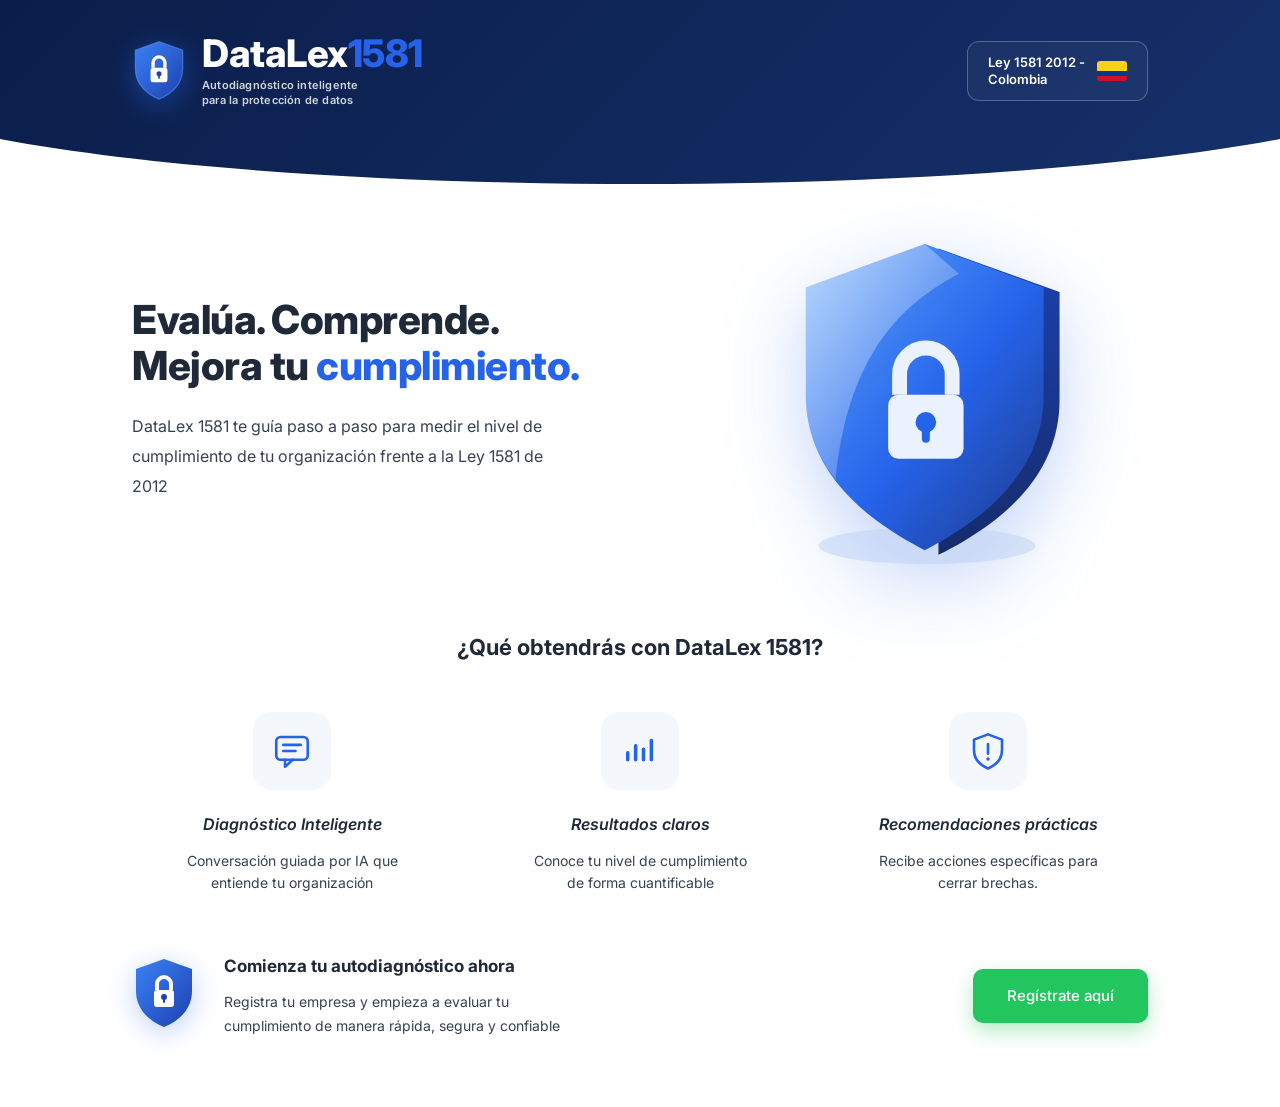
==== commit 69485825: "segmentacion frontend" ====
--- a/frontend/index.html
+++ b/frontend/index.html
@@ -3,1139 +3,18 @@
 <head>
   <meta charset="UTF-8" />
   <meta name="viewport" content="width=device-width, initial-scale=1.0" />
-  <title>DataLex 1581 — Registro y Diagnóstico</title>
+  <title>DataLex 1581 — Autodiagnóstico inteligente para la protección de datos</title>
   <link rel="preconnect" href="https://fonts.googleapis.com" />
   <link rel="preconnect" href="https://fonts.gstatic.com" crossorigin />
   <link href="https://fonts.googleapis.com/css2?family=Inter:wght@400;500;600;700;800&display=swap" rel="stylesheet" />
-  <style>
-
-:root {
-  --blue-900: #0B1E4A;
-  --blue-800: #15306B;
-  --blue-700: #1E40AF;
-  --blue-500: #2563EB;
-  --green-500: #22C55E;
-  --green-600: #16A34A;
-  --slate-900: #1F2937;
-  --slate-700: #374151;
-  --slate-500: #64748B;
-  --gray-400: #9CA3AF;
-  --gray-300: #D1D5DB;
-  --gray-200: #E5E7EB;
-  --bg-soft: #F4F7FC;
-  --white: #FFFFFF;
-}
-* { box-sizing: border-box; }
-html { scroll-behavior: smooth; }
-body { margin: 0; font-family: 'Inter', -apple-system, BlinkMacSystemFont, 'Segoe UI', Roboto, sans-serif; color: var(--slate-700); -webkit-font-smoothing: antialiased; }
-
-/* Cambio de vistas (un solo proceso) */
-.screen { display: none; }
-.screen.is-active { display: block; animation: scr-in .28s ease; }
-#screen-inicio { background: #FFFFFF; }
-#screen-registro { background: var(--bg-soft); }
-#screen-diag { background: var(--bg-soft); }
-@keyframes scr-in { from { opacity: 0; transform: translateY(6px); } to { opacity: 1; transform: none; } }
-@media (prefers-reduced-motion: reduce) { .screen.is-active { animation: none; } }
-
-/* ===== INICIO ===== */
-/* ============================================================
-   DataLex 1581 — Landing page
-   Paleta y tipografía según especificación
-   ============================================================ */
-
-
-a { text-decoration: none; }
-
-/* ============================================================
-   HEADER
-   ============================================================ */
-.site-header {
-  position: relative;
-  background: linear-gradient(135deg, var(--blue-900) 0%, var(--blue-800) 100%);
-  padding: 34px 0 90px;
-}
-
-.header-inner {
-  max-width: 1080px;
-  margin: 0 auto;
-  padding: 0 32px;
-  display: flex;
-  align-items: center;
-  justify-content: space-between;
-  gap: 24px;
-}
-
-/* Marca / logo */
-.brand {
-  display: flex;
-  align-items: center;
-  gap: 16px;
-  color: var(--white);
-}
-
-.brand-shield {
-  width: 54px;
-  height: auto;
-  flex-shrink: 0;
-  filter: drop-shadow(0 6px 14px rgba(37, 99, 235, .45));
-}
-
-.brand-text { display: flex; flex-direction: column; }
-
-.brand-name {
-  font-size: 38px;
-  font-weight: 800;
-  letter-spacing: -.5px;
-  line-height: 1;
-}
-.brand-name-dark { color: var(--white); }
-.brand-name-accent { color: var(--blue-500); }
-
-.brand-tagline {
-  margin-top: 6px;
-  font-size: 11px;
-  font-weight: 600;
-  letter-spacing: .2px;
-  color: var(--gray-300);
-  line-height: 1.35;
-}
-
-/* Insignia de la ley */
-.inicio-law-badge {
-  display: flex;
-  align-items: center;
-  gap: 12px;
-  padding: 12px 20px;
-  border: 1px solid rgba(255, 255, 255, .25);
-  border-radius: 12px;
-  background: rgba(255, 255, 255, .04);
-  color: var(--white);
-  font-size: 13px;
-  font-weight: 600;
-  line-height: 1.3;
-  white-space: nowrap;
-}
-
-.inicio-flag {
-  width: 30px;
-  height: 20px;
-  border-radius: 3px;
-  flex-shrink: 0;
-}
-
-/* Onda inferior */
-.header-wave {
-  position: absolute;
-  left: 0;
-  right: 0;
-  bottom: -1px;
-  width: 100%;
-  height: 90px;
-  display: block;
-}
-
-/* ============================================================
-   HERO
-   ============================================================ */
-.hero {
-  max-width: 1080px;
-  margin: 0 auto;
-  padding: 30px 32px 20px;
-  display: grid;
-  grid-template-columns: 1.1fr .9fr;
-  align-items: center;
-  gap: 32px;
-}
-
-.hero-title {
-  margin: 0 0 22px;
-  font-size: 40px;
-  font-weight: 800;
-  line-height: 1.15;
-  letter-spacing: -.5px;
-  color: var(--slate-900);
-}
-.hero-title .accent { color: var(--blue-500); }
-
-.hero-text {
-  margin: 0;
-  max-width: 420px;
-  font-size: 16px;
-  font-weight: 400;
-  line-height: 1.9;
-  color: var(--slate-700);
-}
-
-.hero-art {
-  display: flex;
-  justify-content: center;
-}
-.hero-shield {
-  width: 100%;
-  max-width: 320px;
-  height: auto;
-  filter: drop-shadow(0 22px 40px rgba(37, 99, 235, .28));
-}
-
-/* ============================================================
-   BENEFICIOS
-   ============================================================ */
-.benefits {
-  max-width: 1080px;
-  margin: 0 auto;
-  padding: 40px 32px 30px;
-}
-
-.benefits-title {
-  text-align: center;
-  margin: 0 0 48px;
-  font-size: 22px;
-  font-weight: 700;
-  color: var(--slate-900);
-}
-
-.benefits-grid {
-  display: grid;
-  grid-template-columns: repeat(3, 1fr);
-  gap: 28px;
-}
-
-.benefit {
-  text-align: center;
-  padding: 0 12px;
-}
-
-.benefit-icon {
-  width: 78px;
-  height: 78px;
-  margin: 0 auto 22px;
-  display: flex;
-  align-items: center;
-  justify-content: center;
-  border-radius: 18px;
-  background: var(--bg-soft);
-}
-.benefit-icon svg { width: 42px; height: 42px; }
-
-.benefit-name {
-  margin: 0 0 14px;
-  font-size: 16px;
-  font-weight: 600;
-  font-style: italic;
-  color: var(--slate-900);
-}
-
-.benefit-text {
-  margin: 0 auto;
-  max-width: 230px;
-  font-size: 14px;
-  font-weight: 400;
-  line-height: 1.6;
-  color: var(--slate-700);
-}
-
-/* ============================================================
-   CTA
-   ============================================================ */
-.cta {
-  max-width: 1080px;
-  margin: 0 auto;
-  padding: 30px 32px 70px;
-  display: flex;
-  align-items: center;
-  gap: 28px;
-}
-
-.cta-shield svg {
-  width: 64px;
-  height: auto;
-  flex-shrink: 0;
-  filter: drop-shadow(0 6px 14px rgba(37, 99, 235, .3));
-}
-
-.cta-copy { flex: 1; }
-
-.cta-title {
-  margin: 0 0 10px;
-  font-size: 17px;
-  font-weight: 700;
-  color: var(--slate-900);
-}
-
-.cta-text {
-  margin: 0;
-  max-width: 360px;
-  font-size: 14px;
-  font-weight: 400;
-  line-height: 1.7;
-  color: var(--slate-700);
-}
-
-.btn-primary {
-  flex-shrink: 0;
-  display: inline-block;
-  padding: 16px 34px;
-  border-radius: 10px;
-  background: var(--green-500);
-  color: var(--white);
-  font-size: 15px;
-  font-weight: 500;
-  box-shadow: 0 8px 20px rgba(34, 197, 94, .35);
-  transition: background .18s ease, transform .18s ease, box-shadow .18s ease;
-}
-.btn-primary:hover {
-  background: var(--green-600);
-  transform: translateY(-2px);
-  box-shadow: 0 12px 24px rgba(22, 163, 74, .4);
-}
-.btn-primary:focus-visible {
-  outline: 3px solid var(--blue-500);
-  outline-offset: 3px;
-}
-
-/* ============================================================
-   RESPONSIVE
-   ============================================================ */
-@media (max-width: 820px) {
-  .hero {
-    grid-template-columns: 1fr;
-    text-align: center;
-    padding-top: 10px;
-  }
-  .hero-copy { order: 2; }
-  .hero-art { order: 1; margin-bottom: 8px; }
-  .hero-text { margin-left: auto; margin-right: auto; }
-
-  .benefits-grid { grid-template-columns: 1fr; gap: 40px; }
-
-  .cta {
-    flex-direction: column;
-    text-align: center;
-    gap: 20px;
-  }
-  .cta-text { margin-left: auto; margin-right: auto; }
-}
-
-@media (max-width: 560px) {
-  .header-inner { flex-direction: column; align-items: flex-start; gap: 18px; }
-  .brand-name { font-size: 32px; }
-  .hero-title { font-size: 30px; }
-  .inicio-law-badge { align-self: stretch; justify-content: space-between; }
-}
-
-@media (prefers-reduced-motion: reduce) {
-
-}
-
-/* ===== REGISTRO ===== */
-/* ============================================================
-   DataLex 1581 — Pantalla de inicio de sesión
-   Misma paleta y tipografía (Inter) que el landing
-   ============================================================ */
-
-
-a { text-decoration: none; }
-
-/* Contenedor general */
-.auth-shell {
-  min-height: 100vh;
-  display: flex;
-  flex-direction: column;
-}
-
-.auth-card {
-  flex: 1;
-  max-width: 1080px;
-  width: 100%;
-  margin: 28px auto 0;
-  display: grid;
-  grid-template-columns: 42% 58%;
-  background: var(--white);
-  border-radius: 22px;
-  overflow: hidden;
-  box-shadow: 0 24px 60px rgba(15, 30, 74, .12);
-}
-
-/* ============================================================
-   PANEL IZQUIERDO
-   ============================================================ */
-.auth-aside {
-  position: relative;
-  padding: 48px 44px;
-  color: var(--white);
-  background:
-    radial-gradient(120% 80% at 0% 0%, rgba(59,130,246,.28) 0%, transparent 55%),
-    linear-gradient(160deg, var(--blue-800) 0%, var(--blue-900) 100%);
-  display: flex;
-  flex-direction: column;
-}
-
-.aside-brand {
-  display: flex;
-  align-items: center;
-  gap: 14px;
-  color: var(--white);
-  margin-bottom: 44px;
-}
-.aside-shield {
-  width: 50px;
-  height: auto;
-  filter: drop-shadow(0 6px 14px rgba(37,99,235,.45));
-}
-.aside-name {
-  font-size: 28px;
-  font-weight: 800;
-  letter-spacing: -.5px;
-  line-height: 1;
-}
-.aside-name-light { color: var(--white); }
-.aside-name-accent { color: #5B9BFF; }
-.aside-tagline {
-  display: block;
-  margin-top: 6px;
-  font-size: 12px;
-  font-weight: 500;
-  color: rgba(255,255,255,.78);
-  line-height: 1.4;
-}
-
-/* Características */
-.features {
-  list-style: none;
-  margin: 0;
-  padding: 0;
-  display: flex;
-  flex-direction: column;
-  gap: 26px;
-}
-.feature {
-  display: flex;
-  gap: 16px;
-  align-items: flex-start;
-}
-.feature-icon {
-  flex-shrink: 0;
-  width: 46px;
-  height: 46px;
-  display: flex;
-  align-items: center;
-  justify-content: center;
-  border-radius: 13px;
-  background: linear-gradient(160deg, #2563EB 0%, #1E40AF 100%);
-  box-shadow: 0 6px 14px rgba(37,99,235,.3);
-}
-.feature-icon svg { width: 24px; height: 24px; }
-.feature-title {
-  margin: 2px 0 4px;
-  font-size: 15px;
-  font-weight: 600;
-  color: var(--white);
-}
-.feature-text {
-  margin: 0;
-  font-size: 13.5px;
-  font-weight: 400;
-  line-height: 1.55;
-  color: rgba(255,255,255,.72);
-  max-width: 230px;
-}
-
-/* Ayuda */
-.aside-help {
-  margin-top: auto;
-  padding-top: 34px;
-  border-top: 1px solid rgba(255,255,255,.14);
-}
-.aside-help-title {
-  margin: 0 0 6px;
-  font-size: 13px;
-  font-weight: 600;
-  color: var(--white);
-}
-.aside-help-text {
-  margin: 0;
-  font-size: 13px;
-  color: rgba(255,255,255,.72);
-}
-.aside-help-text a { color: #5B9BFF; }
-
-/* ============================================================
-   PANEL DERECHO (formulario)
-   ============================================================ */
-.auth-main {
-  position: relative;
-  padding: 56px 56px 48px;
-  display: flex;
-  flex-direction: column;
-  justify-content: center;
-}
-
-/* Insignia ley */
-.law-badge {
-  position: absolute;
-  top: 22px;
-  right: 28px;
-  display: flex;
-  align-items: center;
-  gap: 10px;
-  padding: 8px 14px;
-  border: 1px solid var(--gray-200);
-  border-radius: 10px;
-  background: var(--white);
-  font-size: 11.5px;
-  font-weight: 600;
-  color: var(--slate-700);
-  line-height: 1.3;
-  box-shadow: 0 2px 6px rgba(15,30,74,.05);
-}
-.flag { width: 24px; height: 16px; border-radius: 2px; }
-
-/* Formulario */
-.login-form {
-  width: 100%;
-  max-width: 400px;
-  margin: 0 auto;
-}
-.form-title {
-  margin: 0 0 8px;
-  text-align: center;
-  font-size: 30px;
-  font-weight: 700;
-  color: var(--slate-900);
-}
-.form-subtitle {
-  margin: 0 0 30px;
-  text-align: center;
-  font-size: 14px;
-  color: var(--gray-400);
-}
-
-.field-label {
-  display: block;
-  margin-bottom: 7px;
-  font-size: 13px;
-  font-weight: 600;
-  color: var(--slate-700);
-}
-
-.field {
-  position: relative;
-  margin-bottom: 18px;
-}
-.field-icon {
-  position: absolute;
-  left: 14px;
-  top: 50%;
-  transform: translateY(-50%);
-  width: 18px;
-  height: 18px;
-  color: var(--gray-400);
-  pointer-events: none;
-}
-.field input,
-.field select {
-  width: 100%;
-  height: 48px;
-  padding: 0 44px;
-  border: 1px solid var(--gray-300);
-  border-radius: 10px;
-  background: var(--white);
-  font-family: inherit;
-  font-size: 14px;
-  font-weight: 400;
-  color: var(--slate-900);
-  transition: border-color .15s ease, box-shadow .15s ease;
-}
-.field input::placeholder { color: var(--gray-400); }
-.field select {
-  appearance: none;
-  color: var(--slate-900);
-}
-.field input:focus,
-.field select:focus {
-  outline: none;
-  border-color: var(--blue-500);
-  box-shadow: 0 0 0 3px rgba(37,99,235,.14);
-}
-
-.toggle-pass {
-  position: absolute;
-  right: 10px;
-  top: 50%;
-  transform: translateY(-50%);
-  width: 32px;
-  height: 32px;
-  display: flex;
-  align-items: center;
-  justify-content: center;
-  border: none;
-  background: transparent;
-  color: var(--gray-400);
-  cursor: pointer;
-  border-radius: 8px;
-}
-.toggle-pass:hover { color: var(--slate-700); }
-.toggle-pass .eye { width: 19px; height: 19px; }
-.toggle-pass .eye-slash { display: inline; }
-.toggle-pass.is-on .eye-slash { display: none; }
-
-/* Opciones */
-.form-options {
-  display: flex;
-  align-items: center;
-  justify-content: space-between;
-  margin: 4px 0 22px;
-  font-size: 13px;
-}
-.remember {
-  display: inline-flex;
-  align-items: center;
-  gap: 8px;
-  color: var(--slate-700);
-  cursor: pointer;
-}
-.remember input {
-  width: 16px;
-  height: 16px;
-  accent-color: var(--blue-500);
-  cursor: pointer;
-}
-.link { color: var(--blue-500); font-weight: 500; }
-.link:hover { text-decoration: underline; }
-
-/* Botón Ingresar */
-.btn-login {
-  width: 100%;
-  height: 50px;
-  display: flex;
-  align-items: center;
-  justify-content: center;
-  gap: 10px;
-  border: none;
-  border-radius: 10px;
-  background: var(--green-500);
-  color: var(--white);
-  font-family: inherit;
-  font-size: 15px;
-  font-weight: 500;
-  cursor: pointer;
-  box-shadow: 0 8px 18px rgba(34,197,94,.32);
-  transition: background .18s ease, transform .18s ease;
-}
-.btn-login svg { width: 20px; height: 20px; }
-.btn-login:hover { background: var(--green-600); transform: translateY(-1px); }
-.btn-login:focus-visible { outline: 3px solid var(--blue-500); outline-offset: 3px; }
-
-/* Divisor */
-.divider {
-  display: flex;
-  align-items: center;
-  gap: 14px;
-  margin: 22px 0;
-  color: var(--gray-400);
-  font-size: 13px;
-}
-.divider::before,
-.divider::after {
-  content: "";
-  flex: 1;
-  height: 1px;
-  background: var(--gray-200);
-}
-
-/* Botón Google */
-.btn-google {
-  width: 100%;
-  height: 50px;
-  display: flex;
-  align-items: center;
-  justify-content: center;
-  gap: 12px;
-  border: 1px solid var(--gray-300);
-  border-radius: 10px;
-  background: var(--white);
-  font-family: inherit;
-  font-size: 14.5px;
-  font-weight: 600;
-  color: var(--slate-700);
-  cursor: pointer;
-  transition: background .15s ease, border-color .15s ease;
-}
-.btn-google svg { width: 20px; height: 20px; }
-.btn-google:hover { background: var(--bg-soft); border-color: var(--gray-400); }
-
-/* Registro */
-.signup {
-  margin: 26px 0 0;
-  text-align: center;
-  font-size: 13.5px;
-  color: var(--slate-700);
-}
-
-/* ============================================================
-   PIE
-   ============================================================ */
-.auth-footer {
-  display: flex;
-  align-items: center;
-  justify-content: center;
-  gap: 8px;
-  padding: 22px 16px;
-  font-size: 13px;
-  color: var(--gray-400);
-  text-align: center;
-}
-.auth-footer svg { width: 16px; height: 16px; flex-shrink: 0; }
-
-/* ============================================================
-   RESPONSIVE
-   ============================================================ */
-@media (max-width: 880px) {
-  .auth-card {
-    grid-template-columns: 1fr;
-    margin-top: 0;
-    border-radius: 0;
-    min-height: 100vh;
-  }
-  .auth-aside { padding: 40px 32px; }
-  .features { gap: 22px; }
-  .auth-main { padding: 64px 28px 40px; }
-  .law-badge { top: 16px; right: 16px; }
-}
-
-@media (max-width: 480px) {
-  .form-title { font-size: 26px; }
-  .auth-aside { padding: 32px 24px; }
-  .auth-main { padding: 60px 22px 36px; }
-}
-
-@media (prefers-reduced-motion: reduce) {
-
-}
-
-/* ===== DIAGNOSTICO ===== */
-/* ============================================================
-   DataLex 1581 — Panel de diagnóstico (chat)
-   Misma paleta y tipografía (Inter)
-   ============================================================ */
-
-
-.diag-app {
-  height: 100vh;
-  display: grid;
-  grid-template-columns: 340px 1fr;
-}
-
-/* ============================================================
-   SIDEBAR
-   ============================================================ */
-.sidebar {
-  padding: 28px 22px;
-  color: var(--white);
-  overflow-y: auto;
-  background:
-    radial-gradient(1px 1px at 20% 30%, rgba(255,255,255,.35), transparent),
-    radial-gradient(1px 1px at 70% 18%, rgba(255,255,255,.3), transparent),
-    radial-gradient(1px 1px at 45% 60%, rgba(255,255,255,.25), transparent),
-    radial-gradient(1px 1px at 85% 75%, rgba(255,255,255,.3), transparent),
-    linear-gradient(165deg, var(--blue-800) 0%, var(--blue-900) 100%);
-}
-
-.side-logo {
-  display: block;
-  text-align: center;
-  color: var(--white);
-  text-decoration: none;
-  margin-bottom: 24px;
-}
-.side-shield {
-  width: 52px;
-  height: auto;
-  filter: drop-shadow(0 6px 14px rgba(37,99,235,.5));
-}
-.side-name {
-  display: block;
-  margin-top: 8px;
-  font-size: 24px;
-  font-weight: 800;
-  letter-spacing: -.4px;
-}
-.side-tagline {
-  display: block;
-  margin-top: 6px;
-  font-size: 12px;
-  font-weight: 400;
-  color: rgba(255,255,255,.72);
-  line-height: 1.45;
-}
-
-/* Tarjetas */
-.card {
-  margin-bottom: 18px;
-  padding: 18px;
-  border-radius: 14px;
-  background: rgba(255,255,255,.06);
-  border: 1px solid rgba(255,255,255,.1);
-}
-.card-head {
-  display: flex;
-  align-items: center;
-  justify-content: space-between;
-}
-.card-title {
-  font-size: 14px;
-  font-weight: 600;
-  color: var(--white);
-}
-.card-pct {
-  font-size: 15px;
-  font-weight: 700;
-  color: #5B9BFF;
-}
-
-.progress {
-  margin: 12px 0 18px;
-  height: 7px;
-  border-radius: 99px;
-  background: rgba(255,255,255,.14);
-  overflow: hidden;
-}
-.progress span {
-  display: block;
-  height: 100%;
-  border-radius: 99px;
-  background: linear-gradient(90deg, #2563EB, #2DD4BF);
-}
-
-/* Anillos */
-.rings {
-  display: grid;
-  grid-template-columns: repeat(3, 1fr);
-  gap: 8px;
-}
-.ring {
-  position: relative;
-  display: flex;
-  align-items: center;
-  justify-content: center;
-}
-.ring svg { width: 100%; max-width: 78px; height: auto; }
-.ring-pct {
-  position: absolute;
-  font-size: 15px;
-  font-weight: 700;
-  color: var(--white);
-}
-.ring-labels {
-  display: grid;
-  grid-template-columns: repeat(3, 1fr);
-  gap: 8px;
-  margin-top: 6px;
-}
-.ring-labels span {
-  text-align: center;
-  font-size: 10.5px;
-  line-height: 1.3;
-  color: rgba(255,255,255,.7);
-}
-
-/* Información de la empresa */
-.info { margin: 14px 0 0; }
-.info div {
-  display: flex;
-  justify-content: space-between;
-  gap: 12px;
-  padding: 7px 0;
-  border-bottom: 1px solid rgba(255,255,255,.08);
-}
-.info div:last-child { border-bottom: none; }
-.info dt { margin: 0; font-size: 13px; color: rgba(255,255,255,.66); }
-.info dd { margin: 0; font-size: 13px; font-weight: 600; color: var(--white); text-align: right; }
-
-.side-legal {
-  display: flex;
-  gap: 8px;
-  align-items: flex-start;
-  margin: 8px 4px 0;
-  font-size: 11.5px;
-  line-height: 1.5;
-  color: rgba(255,255,255,.6);
-}
-.side-legal svg { width: 16px; height: 16px; flex-shrink: 0; margin-top: 1px; }
-
-/* ============================================================
-   CHAT
-   ============================================================ */
-.chat {
-  display: flex;
-  flex-direction: column;
-  background: var(--bg-soft);
-  min-width: 0;
-}
-
-/* Encabezado */
-.chat-head {
-  display: flex;
-  align-items: center;
-  justify-content: space-between;
-  gap: 16px;
-  padding: 16px 26px;
-  background: var(--white);
-  border-bottom: 1px solid var(--gray-200);
-}
-.chat-head-left { display: flex; align-items: center; gap: 12px; }
-.bot-avatar {
-  width: 40px;
-  height: 40px;
-  display: flex;
-  align-items: center;
-  justify-content: center;
-  border-radius: 11px;
-  background: linear-gradient(160deg, #2563EB, #1E40AF);
-}
-.bot-avatar svg { width: 24px; height: 24px; }
-.chat-head-name { margin: 0; font-size: 12px; font-weight: 600; color: var(--gray-400); }
-.chat-head-role { margin: 2px 0 0; font-size: 15px; font-weight: 700; color: var(--slate-900); }
-
-.chat-head-right {
-  display: flex;
-  align-items: center;
-  gap: 18px;
-}
-.meta { text-align: right; }
-.meta p { margin: 0 0 3px; font-size: 12.5px; color: var(--gray-400); }
-.meta strong { color: var(--slate-700); font-weight: 600; }
-.dot-green { color: var(--green-600) !important; }
-.ia-active {
-  display: inline-flex;
-  align-items: center;
-  gap: 7px;
-  padding: 7px 13px;
-  border-radius: 99px;
-  background: rgba(34,197,94,.12);
-  color: var(--green-600);
-  font-size: 13px;
-  font-weight: 600;
-  white-space: nowrap;
-}
-.pulse {
-  width: 8px; height: 8px; border-radius: 50%;
-  background: var(--green-500);
-  box-shadow: 0 0 0 0 rgba(34,197,94,.6);
-  animation: pulse 1.8s infinite;
-}
-@keyframes pulse {
-  0%   { box-shadow: 0 0 0 0 rgba(34,197,94,.55); }
-  70%  { box-shadow: 0 0 0 7px rgba(34,197,94,0); }
-  100% { box-shadow: 0 0 0 0 rgba(34,197,94,0); }
-}
-
-/* Hilo */
-.thread {
-  flex: 1;
-  overflow-y: auto;
-  padding: 24px 30px;
-  display: flex;
-  flex-direction: column;
-  gap: 18px;
-}
-
-.banner {
-  display: flex;
-  align-items: flex-start;
-  gap: 12px;
-  padding: 16px 18px;
-  border-radius: 12px;
-  background: #ECFDF5;
-  border: 1px solid #BBF7D0;
-}
-.banner svg { width: 22px; height: 22px; flex-shrink: 0; margin-top: 1px; }
-.banner p { margin: 0; font-size: 13.5px; line-height: 1.55; color: #166534; }
-.banner strong { color: #14532D; }
-
-/* Mensajes */
-.msg { display: flex; align-items: flex-start; gap: 10px; max-width: 78%; }
-.msg-bot { align-self: flex-start; }
-.msg-user { align-self: flex-end; flex-direction: row; }
-
-.msg-tag {
-  flex-shrink: 0;
-  margin-top: 2px;
-  padding: 4px 9px;
-  border-radius: 8px;
-  background: var(--white);
-  border: 1px solid var(--gray-200);
-  font-size: 11px;
-  font-weight: 600;
-  color: var(--slate-500);
-}
-
-.bubble {
-  padding: 13px 16px;
-  border-radius: 14px;
-  font-size: 14px;
-  line-height: 1.6;
-}
-.bubble-bot {
-  background: var(--white);
-  border: 1px solid var(--gray-200);
-  border-top-left-radius: 4px;
-  color: var(--slate-700);
-}
-.bubble-bot p { margin: 0 0 9px; }
-.bubble-bot p:last-child { margin-bottom: 0; }
-.bubble-bot strong { color: var(--blue-700); font-weight: 600; }
-
-.bubble-user {
-  background: linear-gradient(160deg, #DBEAFE, #BFDBFE);
-  border-top-right-radius: 4px;
-  color: #1E3A8A;
-  font-weight: 500;
-}
-.user-avatar {
-  flex-shrink: 0;
-  width: 34px;
-  height: 34px;
-  display: flex;
-  align-items: center;
-  justify-content: center;
-  border-radius: 50%;
-  background: var(--gray-200);
-}
-.user-avatar svg { width: 20px; height: 20px; }
-
-/* Tooltip de pregunta */
-.tip {
-  flex-shrink: 0;
-  align-self: flex-end;
-  padding: 11px 14px;
-  border-radius: 12px;
-  background: var(--white);
-  border: 1px solid var(--gray-300);
-  box-shadow: 0 6px 16px rgba(15,30,74,.08);
-}
-.tip p { margin: 0 0 4px; font-size: 12px; color: var(--slate-700); white-space: nowrap; }
-.tip p:last-child { margin-bottom: 0; }
-.tip span { color: var(--gray-400); }
-
-/* Escribiendo */
-.typing {
-  display: flex;
-  align-items: center;
-  gap: 9px;
-  font-size: 13px;
-  color: var(--gray-400);
-}
-.dots { display: inline-flex; gap: 4px; }
-.dots i {
-  width: 6px; height: 6px; border-radius: 50%;
-  background: var(--blue-500);
-  animation: blink 1.4s infinite both;
-}
-.dots i:nth-child(2) { animation-delay: .2s; }
-.dots i:nth-child(3) { animation-delay: .4s; }
-@keyframes blink { 0%, 80%, 100% { opacity: .25; } 40% { opacity: 1; } }
-
-/* Composer */
-.composer {
-  padding: 16px 30px 22px;
-  background: var(--bg-soft);
-}
-.composer-box {
-  display: flex;
-  align-items: center;
-  gap: 6px;
-  padding: 8px 8px 8px 18px;
-  background: var(--white);
-  border: 1px solid var(--gray-300);
-  border-radius: 14px;
-  box-shadow: 0 2px 8px rgba(15,30,74,.04);
-}
-.composer-box input {
-  flex: 1;
-  border: none;
-  outline: none;
-  font-family: inherit;
-  font-size: 14px;
-  color: var(--slate-900);
-  background: transparent;
-}
-.composer-box input::placeholder { color: var(--gray-400); }
-
-.icon-btn {
-  width: 38px; height: 38px;
-  display: flex; align-items: center; justify-content: center;
-  border: none; background: transparent;
-  color: var(--gray-400); cursor: pointer;
-  border-radius: 9px;
-}
-.icon-btn:hover { color: var(--slate-700); background: var(--bg-soft); }
-.icon-btn svg { width: 20px; height: 20px; }
-
-.send-btn {
-  display: inline-flex;
-  align-items: center;
-  gap: 8px;
-  margin-left: 4px;
-  padding: 0 20px;
-  height: 40px;
-  border: none;
-  border-radius: 10px;
-  background: var(--green-500);
-  color: var(--white);
-  font-family: inherit;
-  font-size: 14px;
-  font-weight: 500;
-  cursor: pointer;
-  transition: background .15s ease;
-}
-.send-btn svg { width: 18px; height: 18px; }
-.send-btn:hover { background: var(--green-600); }
-.export-btn {
-  background: var(--blue-500);
-}
-.export-btn:hover { background: var(--blue-700); }
-.send-btn:disabled {
-  background: var(--gray-400);
-  cursor: not-allowed;
-}
-
-/* ============================================================
-   RESPONSIVE
-   ============================================================ */
-@media (max-width: 920px) {
-  .diag-app { grid-template-columns: 1fr; height: auto; min-height: 100vh; }
-  .sidebar { order: 2; }
-  .chat { order: 1; min-height: 70vh; }
-  .chat-head { flex-wrap: wrap; }
-  .msg { max-width: 90%; }
-  .tip { display: none; }
-}
-
-@media (max-width: 540px) {
-  .thread { padding: 18px 16px; }
-  .composer { padding: 12px 16px 18px; }
-  .send-btn { padding: 0 14px; }
-  .chat-head-right { width: 100%; justify-content: space-between; }
-}
-
-@media (prefers-reduced-motion: reduce) {
-  .pulse, .dots i { animation: none !important; }
-
-}
-
-  </style>
+  <link rel="stylesheet" href="styles.css" />
 </head>
 <body>
-
-  <section id="screen-inicio" class="screen is-active">
-
 
   <!-- ===================== HEADER ===================== -->
   <header class="site-header">
     <div class="header-inner">
-      <a class="brand" href="#" data-go="inicio" aria-label="DataLex 1581 — inicio">
+      <a class="brand" href="#" aria-label="DataLex 1581 — inicio">
         <!-- Logo escudo con candado -->
         <svg class="brand-shield" viewBox="0 0 64 72" xmlns="http://www.w3.org/2000/svg" aria-hidden="true">
           <defs>
@@ -1158,10 +37,10 @@
         </span>
       </a>
 
-      <div class="inicio-law-badge">
+      <div class="law-badge">
         <span>Ley 1581 2012 -<br />Colombia</span>
         <!-- Bandera de Colombia -->
-        <svg class="inicio-flag" viewBox="0 0 30 20" xmlns="http://www.w3.org/2000/svg" aria-label="Bandera de Colombia">
+        <svg class="flag" viewBox="0 0 30 20" xmlns="http://www.w3.org/2000/svg" aria-label="Bandera de Colombia">
           <rect width="30" height="10" fill="#FCD116"/>
           <rect y="10" width="30" height="5" fill="#003893"/>
           <rect y="15" width="30" height="5" fill="#CE1126"/>
@@ -1301,658 +180,9 @@
         </p>
       </div>
 
-      <a class="btn-primary" href="#" data-go="registro">Regístrate aquí</a>
+      <a class="btn-primary" href="login.html">Regístrate aquí</a>
     </section>
   </main>
 
-
-  </section>
-
-  <section id="screen-registro" class="screen">
-
-
-  <div class="auth-shell">
-    <div class="auth-card">
-
-      <!-- ============ PANEL IZQUIERDO (marca) ============ -->
-      <aside class="auth-aside">
-        <a class="aside-brand" href="#" data-go="inicio" aria-label="DataLex 1581 — inicio">
-          <svg class="aside-shield" viewBox="0 0 64 72" xmlns="http://www.w3.org/2000/svg" aria-hidden="true">
-            <defs>
-              <linearGradient id="logoShield" x1="0" y1="0" x2="1" y2="1">
-                <stop offset="0%" stop-color="#3B82F6"/>
-                <stop offset="100%" stop-color="#1E40AF"/>
-              </linearGradient>
-            </defs>
-            <path d="M32 2 L60 12 V34 C60 52 47 64 32 70 C17 64 4 52 4 34 V12 Z" fill="url(#logoShield)"/>
-            <rect x="22" y="33" width="20" height="17" rx="3" fill="#fff"/>
-            <path d="M25 33 V27 a7 7 0 0 1 14 0 V33" fill="none" stroke="#fff" stroke-width="4"/>
-            <circle cx="32" cy="40" r="3" fill="#1E40AF"/>
-            <rect x="31" y="40" width="2" height="6" rx="1" fill="#1E40AF"/>
-          </svg>
-          <span class="aside-brand-text">
-            <span class="aside-name"><span class="aside-name-light">DataLex</span> <span class="aside-name-accent">1581</span></span>
-            <span class="aside-tagline">Autodiagnóstico inteligente<br />para la protección de datos</span>
-          </span>
-        </a>
-
-        <ul class="features">
-          <li class="feature">
-            <span class="feature-icon">
-              <svg viewBox="0 0 28 28" xmlns="http://www.w3.org/2000/svg" aria-hidden="true">
-                <path d="M5 6 h18 a2 2 0 0 1 2 2 v9 a2 2 0 0 1 -2 2 h-9 l-5 4 v-4 h-4 a2 2 0 0 1 -2 -2 v-9 a2 2 0 0 1 2 -2 Z" fill="#fff"/>
-              </svg>
-            </span>
-            <div>
-              <h3 class="feature-title">Entrevista inteligente</h3>
-              <p class="feature-text">La IA te hace las preguntas correctas para entender tu organización.</p>
-            </div>
-          </li>
-
-          <li class="feature">
-            <span class="feature-icon">
-              <svg viewBox="0 0 28 28" xmlns="http://www.w3.org/2000/svg" aria-hidden="true">
-                <circle cx="14" cy="14" r="10" fill="none" stroke="#fff" stroke-width="2.5"/>
-                <circle cx="14" cy="14" r="5" fill="none" stroke="#fff" stroke-width="2.5"/>
-                <circle cx="14" cy="14" r="1.6" fill="#fff"/>
-              </svg>
-            </span>
-            <div>
-              <h3 class="feature-title">Evaluación precisa</h3>
-              <p class="feature-text">Convierte tus respuestas en un diagnóstico cuantificable.</p>
-            </div>
-          </li>
-
-          <li class="feature">
-            <span class="feature-icon">
-              <svg viewBox="0 0 28 28" xmlns="http://www.w3.org/2000/svg" aria-hidden="true">
-                <line x1="6" y1="21" x2="6" y2="15" stroke="#fff" stroke-width="3" stroke-linecap="round"/>
-                <line x1="12" y1="21" x2="12" y2="10" stroke="#fff" stroke-width="3" stroke-linecap="round"/>
-                <line x1="18" y1="21" x2="18" y2="13" stroke="#fff" stroke-width="3" stroke-linecap="round"/>
-                <line x1="24" y1="21" x2="24" y2="7" stroke="#fff" stroke-width="3" stroke-linecap="round"/>
-              </svg>
-            </span>
-            <div>
-              <h3 class="feature-title">Informe detallado</h3>
-              <p class="feature-text">Obtén un reporte completo con brechas y recomendaciones.</p>
-            </div>
-          </li>
-
-          <li class="feature">
-            <span class="feature-icon">
-              <svg viewBox="0 0 28 28" xmlns="http://www.w3.org/2000/svg" aria-hidden="true">
-                <path d="M14 3 L24 7 V14 C24 20 19.5 24.5 14 26 C8.5 24.5 4 20 4 14 V7 Z" fill="#fff"/>
-                <path d="M9.5 14 l3 3 l6 -6" fill="none" stroke="#1E40AF" stroke-width="2.4" stroke-linecap="round" stroke-linejoin="round"/>
-              </svg>
-            </span>
-            <div>
-              <h3 class="feature-title">Seguridad y confianza</h3>
-              <p class="feature-text">Tu información está protegida y no será compartida.</p>
-            </div>
-          </li>
-        </ul>
-
-        <div class="aside-help">
-          <p class="aside-help-title">¿Tienes dudas?</p>
-          <p class="aside-help-text">Contáctanos en <a href="mailto:soporte@datalex1581.com">soporte@datalex1581.com</a></p>
-        </div>
-      </aside>
-
-      <!-- ============ PANEL DERECHO (formulario) ============ -->
-      <section class="auth-main">
-        <div class="law-badge">
-          <span>Ley 1581 de 2012<br />Colombia</span>
-          <svg class="flag" viewBox="0 0 30 20" xmlns="http://www.w3.org/2000/svg" aria-label="Bandera de Colombia">
-            <rect width="30" height="10" fill="#FCD116"/>
-            <rect y="10" width="30" height="5" fill="#003893"/>
-            <rect y="15" width="30" height="5" fill="#CE1126"/>
-          </svg>
-        </div>
-
-        <form class="login-form" action="#" novalidate>
-          <h1 class="form-title">Inicia sesión</h1>
-          <p class="form-subtitle">Ingresa tus credenciales para continuar</p>
-
-          <!-- Nombre de la empresa -->
-          <label class="field-label" for="empresa">Nombre de la empresa</label>
-          <div class="field">
-            <svg class="field-icon" viewBox="0 0 24 24" xmlns="http://www.w3.org/2000/svg" aria-hidden="true">
-              <rect x="4" y="3" width="11" height="18" rx="1.5" fill="none" stroke="currentColor" stroke-width="1.8"/>
-              <rect x="15" y="9" width="5" height="12" rx="1.5" fill="none" stroke="currentColor" stroke-width="1.8"/>
-              <line x1="7" y1="7" x2="12" y2="7" stroke="currentColor" stroke-width="1.6"/>
-              <line x1="7" y1="11" x2="12" y2="11" stroke="currentColor" stroke-width="1.6"/>
-              <line x1="7" y1="15" x2="12" y2="15" stroke="currentColor" stroke-width="1.6"/>
-            </svg>
-            <input id="empresa" type="text" placeholder="Escribe el nombre de tu empresa" autocomplete="organization" />
-          </div>
-
-          <!-- NIT -->
-          <label class="field-label" for="nit">NIT de la empresa</label>
-          <div class="field">
-            <svg class="field-icon" viewBox="0 0 24 24" xmlns="http://www.w3.org/2000/svg" aria-hidden="true">
-              <rect x="3" y="6" width="18" height="12" rx="2" fill="none" stroke="currentColor" stroke-width="1.8"/>
-              <circle cx="8.5" cy="11" r="1.8" fill="none" stroke="currentColor" stroke-width="1.6"/>
-              <path d="M5.5 15 a3 3 0 0 1 6 0" fill="none" stroke="currentColor" stroke-width="1.6"/>
-              <line x1="14" y1="10" x2="18" y2="10" stroke="currentColor" stroke-width="1.6"/>
-              <line x1="14" y1="14" x2="18" y2="14" stroke="currentColor" stroke-width="1.6"/>
-            </svg>
-            <input id="nit" type="text" placeholder="Ej. 900123456-7" inputmode="numeric" />
-          </div>
-
-          <label class="field-label" for="tamanoEmpresa">Tamaño de la empresa</label>
-          <div class="field">
-            <svg class="field-icon" viewBox="0 0 24 24" xmlns="http://www.w3.org/2000/svg" aria-hidden="true">
-              <path d="M4 20 V8 l5 -3 l5 3 v12" fill="none" stroke="currentColor" stroke-width="1.8"/>
-              <path d="M14 20 v-7 l6 -3 v10" fill="none" stroke="currentColor" stroke-width="1.8"/>
-              <line x1="7" y1="11" x2="7" y2="11.5" stroke="currentColor" stroke-width="2.4" stroke-linecap="round"/>
-              <line x1="11" y1="11" x2="11" y2="11.5" stroke="currentColor" stroke-width="2.4" stroke-linecap="round"/>
-            </svg>
-            <select id="tamanoEmpresa" required>
-              <option value="">Selecciona una opción</option>
-              <option value="Microempresa">Microempresa</option>
-              <option value="Pequeña empresa">Pequeña empresa</option>
-              <option value="Mediana empresa">Mediana empresa</option>
-              <option value="Gran empresa">Gran empresa</option>
-            </select>
-          </div>
-
-          <label class="field-label" for="sector">Sector</label>
-          <div class="field">
-            <svg class="field-icon" viewBox="0 0 24 24" xmlns="http://www.w3.org/2000/svg" aria-hidden="true">
-              <circle cx="12" cy="12" r="8" fill="none" stroke="currentColor" stroke-width="1.8"/>
-              <path d="M4 12 h16 M12 4 c3 4 3 12 0 16 M12 4 c-3 4 -3 12 0 16" fill="none" stroke="currentColor" stroke-width="1.5"/>
-            </svg>
-            <select id="sector" required>
-              <option value="">Selecciona un sector</option>
-              <option value="Tecnología">Tecnología</option>
-              <option value="Salud">Salud</option>
-              <option value="Educación">Educación</option>
-              <option value="Financiero">Financiero</option>
-              <option value="Comercio">Comercio</option>
-              <option value="Servicios">Servicios</option>
-              <option value="Industrial">Industrial</option>
-              <option value="Otro">Otro</option>
-            </select>
-          </div>
-
-          <!-- Usuario -->
-          <label class="field-label" for="usuario">Usuario</label>
-          <div class="field">
-            <svg class="field-icon" viewBox="0 0 24 24" xmlns="http://www.w3.org/2000/svg" aria-hidden="true">
-              <circle cx="12" cy="8" r="4" fill="none" stroke="currentColor" stroke-width="1.8"/>
-              <path d="M5 20 a7 7 0 0 1 14 0" fill="none" stroke="currentColor" stroke-width="1.8"/>
-            </svg>
-            <input id="usuario" type="text" placeholder="Ingresa tu usuario" autocomplete="username" />
-          </div>
-
-          <!-- Contraseña -->
-          <label class="field-label" for="password">Contraseña</label>
-          <div class="field">
-            <svg class="field-icon" viewBox="0 0 24 24" xmlns="http://www.w3.org/2000/svg" aria-hidden="true">
-              <rect x="5" y="11" width="14" height="9" rx="2" fill="none" stroke="currentColor" stroke-width="1.8"/>
-              <path d="M8 11 V8 a4 4 0 0 1 8 0 V11" fill="none" stroke="currentColor" stroke-width="1.8"/>
-            </svg>
-            <input id="password" type="password" placeholder="Ingresa tu contraseña" autocomplete="current-password" />
-            <button type="button" class="toggle-pass" aria-label="Mostrar contraseña">
-              <svg class="eye" viewBox="0 0 24 24" xmlns="http://www.w3.org/2000/svg" aria-hidden="true">
-                <path d="M2 12 C5 6 19 6 22 12 C19 18 5 18 2 12 Z" fill="none" stroke="currentColor" stroke-width="1.8"/>
-                <circle cx="12" cy="12" r="3" fill="none" stroke="currentColor" stroke-width="1.8"/>
-                <line class="eye-slash" x1="4" y1="20" x2="20" y2="4" stroke="currentColor" stroke-width="1.8" stroke-linecap="round"/>
-              </svg>
-            </button>
-          </div>
-
-          <!-- Opciones -->
-          <div class="form-options">
-            <label class="remember">
-              <input type="checkbox" />
-              <span>Recordarme</span>
-            </label>
-            <a class="link" href="#">¿Olvidaste tu contraseña?</a>
-          </div>
-
-          <!-- Botón principal -->
-          <button type="submit" class="btn-login">
-            Ingresar
-            <svg viewBox="0 0 24 24" xmlns="http://www.w3.org/2000/svg" aria-hidden="true">
-              <line x1="4" y1="12" x2="19" y2="12" stroke="#fff" stroke-width="2.2" stroke-linecap="round"/>
-              <path d="M13 6 L19 12 L13 18" fill="none" stroke="#fff" stroke-width="2.2" stroke-linecap="round" stroke-linejoin="round"/>
-            </svg>
-          </button>
-
-          <!-- Divisor -->
-          <div class="divider"><span>o continúa con</span></div>
-
-          <!-- Google -->
-          <button type="button" class="btn-google">
-            <svg viewBox="0 0 24 24" xmlns="http://www.w3.org/2000/svg" aria-hidden="true">
-              <path fill="#4285F4" d="M22.5 12.2c0-.7-.06-1.4-.18-2.05H12v3.9h5.9a5 5 0 0 1-2.18 3.3v2.74h3.52c2.06-1.9 3.26-4.7 3.26-7.89Z"/>
-              <path fill="#34A853" d="M12 23c2.94 0 5.41-.97 7.22-2.64l-3.52-2.74c-.98.66-2.23 1.05-3.7 1.05-2.85 0-5.26-1.92-6.12-4.5H2.24v2.83A11 11 0 0 0 12 23Z"/>
-              <path fill="#FBBC05" d="M5.88 14.17a6.6 6.6 0 0 1 0-4.34V7H2.24a11 11 0 0 0 0 9.99l3.64-2.82Z"/>
-              <path fill="#EA4335" d="M12 5.38c1.6 0 3.04.55 4.18 1.63l3.12-3.12C17.4 2.1 14.94 1 12 1A11 11 0 0 0 2.24 7l3.64 2.83C6.74 7.3 9.15 5.38 12 5.38Z"/>
-            </svg>
-            Continuar con Google
-          </button>
-
-          <p class="signup">¿Aún no tienes cuenta? <a class="link" href="#">Regístrate aquí</a></p>
-        </form>
-      </section>
-
-    </div>
-
-    <!-- ============ PIE ============ -->
-    <footer class="auth-footer">
-      <svg viewBox="0 0 24 24" xmlns="http://www.w3.org/2000/svg" aria-hidden="true">
-        <rect x="5" y="11" width="14" height="9" rx="2" fill="none" stroke="currentColor" stroke-width="1.8"/>
-        <path d="M8 11 V8 a4 4 0 0 1 8 0 V11" fill="none" stroke="currentColor" stroke-width="1.8"/>
-      </svg>
-      Tus datos están protegidos y serán tratados conforme a la Ley 1581 de 2012.
-    </footer>
-  </div>
-
-  
-
-
-  </section>
-
-  <section id="screen-diag" class="screen">
-
-
-  <div class="diag-app">
-
-    <!-- ============ SIDEBAR ============ -->
-    <aside class="sidebar">
-      <a class="side-logo" href="#" data-go="inicio" aria-label="DataLex 1581 — inicio">
-        <svg class="side-shield" viewBox="0 0 64 72" xmlns="http://www.w3.org/2000/svg" aria-hidden="true">
-          <defs>
-            <linearGradient id="logoShield" x1="0" y1="0" x2="1" y2="1">
-              <stop offset="0%" stop-color="#3B82F6"/>
-              <stop offset="100%" stop-color="#1E40AF"/>
-            </linearGradient>
-          </defs>
-          <path d="M32 2 L60 12 V34 C60 52 47 64 32 70 C17 64 4 52 4 34 V12 Z" fill="url(#logoShield)"/>
-          <rect x="22" y="33" width="20" height="17" rx="3" fill="#fff"/>
-          <path d="M25 33 V27 a7 7 0 0 1 14 0 V33" fill="none" stroke="#fff" stroke-width="4"/>
-          <circle cx="32" cy="40" r="3" fill="#1E40AF"/>
-          <rect x="31" y="40" width="2" height="6" rx="1" fill="#1E40AF"/>
-        </svg>
-        <span class="side-name">DataLex 1581</span>
-        <span class="side-tagline">Autodiagnóstico inteligente para la<br />protección de datos</span>
-      </a>
-
-      <!-- Estado del diagnóstico -->
-      <div class="card">
-        <div class="card-head">
-          <span class="card-title">Estado del Diagnóstico</span>
-          <span class="card-pct">45%</span>
-        </div>
-        <div class="progress"><span style="width:45%"></span></div>
-
-        <div class="rings">
-          <div class="ring">
-            <svg viewBox="0 0 80 80" xmlns="http://www.w3.org/2000/svg" aria-hidden="true">
-              <circle cx="40" cy="40" r="32" fill="none" stroke="rgba(255,255,255,.14)" stroke-width="7"/>
-              <circle cx="40" cy="40" r="32" fill="none" stroke="#22C55E" stroke-width="7" stroke-linecap="round"
-                      stroke-dasharray="144.7 201" transform="rotate(-90 40 40)"/>
-            </svg>
-            <span class="ring-pct">72%</span>
-          </div>
-          <div class="ring">
-            <svg viewBox="0 0 80 80" xmlns="http://www.w3.org/2000/svg" aria-hidden="true">
-              <circle cx="40" cy="40" r="32" fill="none" stroke="rgba(255,255,255,.14)" stroke-width="7"/>
-              <circle cx="40" cy="40" r="32" fill="none" stroke="#2DD4BF" stroke-width="7" stroke-linecap="round"
-                      stroke-dasharray="70.3 201" transform="rotate(-90 40 40)"/>
-            </svg>
-            <span class="ring-pct">35%</span>
-          </div>
-          <div class="ring">
-            <svg viewBox="0 0 80 80" xmlns="http://www.w3.org/2000/svg" aria-hidden="true">
-              <circle cx="40" cy="40" r="32" fill="none" stroke="rgba(255,255,255,.14)" stroke-width="7"/>
-              <circle cx="40" cy="40" r="32" fill="none" stroke="#60A5FA" stroke-width="7" stroke-linecap="round"
-                      stroke-dasharray="20.1 201" transform="rotate(-90 40 40)"/>
-            </svg>
-            <span class="ring-pct">10%</span>
-          </div>
-        </div>
-        <div class="ring-labels">
-          <span>Política de tratamiento</span>
-          <span>Privacidad desde el diseño</span>
-          <span>Gobernanza</span>
-        </div>
-      </div>
-
-      <!-- Información de la empresa -->
-      <div class="card">
-        <h3 class="card-title">Información de la empresa</h3>
-        <dl class="info">
-          <div><dt>Empresa</dt><dd id="infoEmpresa">Sin iniciar</dd></div>
-          <div><dt>Sector</dt><dd id="infoSector">Sin informar</dd></div>
-          <div><dt>Tamaño</dt><dd id="infoTamano">Sin informar</dd></div>
-          <div><dt>Evaluación</dt><dd id="infoEstado">En proceso</dd></div>
-          <div><dt>Tiempo estimado</dt><dd>12 minutos</dd></div>
-        </dl>
-      </div>
-
-      <p class="side-legal">
-        <svg viewBox="0 0 24 24" xmlns="http://www.w3.org/2000/svg" aria-hidden="true">
-          <rect x="5" y="11" width="14" height="9" rx="2" fill="none" stroke="currentColor" stroke-width="1.8"/>
-          <path d="M8 11 V8 a4 4 0 0 1 8 0 V11" fill="none" stroke="currentColor" stroke-width="1.8"/>
-        </svg>
-        Toda la información suministrada será tratada conforme a la Ley 1581 de 2012.
-      </p>
-    </aside>
-
-    <!-- ============ CHAT ============ -->
-    <section class="chat">
-      <!-- Encabezado -->
-      <header class="chat-head">
-        <div class="chat-head-left">
-          <span class="bot-avatar">
-            <svg viewBox="0 0 24 24" xmlns="http://www.w3.org/2000/svg" aria-hidden="true">
-              <rect x="5" y="8" width="14" height="11" rx="3" fill="#fff"/>
-              <circle cx="9.5" cy="13" r="1.4" fill="#1E40AF"/>
-              <circle cx="14.5" cy="13" r="1.4" fill="#1E40AF"/>
-              <line x1="12" y1="4" x2="12" y2="8" stroke="#fff" stroke-width="2"/>
-              <circle cx="12" cy="3.5" r="1.5" fill="#fff"/>
-            </svg>
-          </span>
-          <div>
-            <p class="chat-head-name">DataLex AI</p>
-            <p class="chat-head-role">Asistente Inteligente de Diagnóstico</p>
-          </div>
-        </div>
-        <div class="chat-head-right">
-          <div class="meta">
-            <p><span>Empresa:</span> <strong>Tecnología ABC SAS</strong></p>
-            <p><span>Estado:</span> <strong class="dot-green">● En evaluación</strong></p>
-          </div>
-          <span class="ia-active"><span class="pulse"></span> IA Activa</span>
-        </div>
-      </header>
-
-      <!-- Hilo de mensajes -->
-      <div class="thread" id="thread">
-
-        <div class="banner">
-          <svg viewBox="0 0 24 24" xmlns="http://www.w3.org/2000/svg" aria-hidden="true">
-            <circle cx="12" cy="12" r="10" fill="#22C55E"/>
-            <path d="M8 12.5 l2.5 2.5 l5 -5.5" fill="none" stroke="#fff" stroke-width="2" stroke-linecap="round" stroke-linejoin="round"/>
-          </svg>
-          <p><strong>Política de Tratamiento completada.</strong> Cumplimiento preliminar: 82%.<br />Continuaremos con Privacidad desde el Diseño.</p>
-        </div>
-
-        <!-- Bot -->
-        <div class="msg msg-bot">
-          <span class="msg-tag">Bot</span>
-          <div class="bubble bubble-bot">
-            <p>Hola 👋 Soy DataLex AI. Mi función es ayudarte a evaluar el nivel de cumplimiento de tu organización frente a la <strong>Ley 1581 de 2012</strong> sobre protección de datos personales.</p>
-            <p>Durante esta conversación realizaré algunas preguntas para comprender cómo tu organización gestiona la información personal y así generar un diagnóstico basado en Privacy by Design.</p>
-            <p>No existen respuestas correctas o incorrectas. Nuestro objetivo es identificar oportunidades de mejora y generar recomendaciones prácticas.</p>
-            <p>¿Estás listo para comenzar?</p>
-          </div>
-        </div>
-
-        <!-- Bot con tooltip -->
-        <div class="msg msg-bot">
-          <span class="msg-tag">Bot</span>
-          <div class="bubble bubble-bot">¿Cuál es el nombre de la empresa?</div>
-          <div class="tip">
-            <p><span>Pregunta actual:</span> 2 de 11</p>
-            <p><span>Dominio:</span> Política de Tratamiento</p>
-            <p><span>Peso:</span> 40%</p>
-          </div>
-        </div>
-
-        <!-- Usuario -->
-        <div class="msg msg-user">
-          <div class="bubble bubble-user">Tecnología ABC SAS</div>
-          <span class="user-avatar">
-            <svg viewBox="0 0 24 24" xmlns="http://www.w3.org/2000/svg" aria-hidden="true">
-              <circle cx="12" cy="8" r="4" fill="none" stroke="#64748B" stroke-width="1.8"/>
-              <path d="M5 20 a7 7 0 0 1 14 0" fill="none" stroke="#64748B" stroke-width="1.8"/>
-            </svg>
-          </span>
-        </div>
-
-        <!-- Bot -->
-        <div class="msg msg-bot">
-          <span class="msg-tag">Bot</span>
-          <div class="bubble bubble-bot">¿La empresa cuenta con una Política de Tratamiento de Datos Personales?</div>
-        </div>
-
-        <!-- Escribiendo -->
-        <div class="typing">
-          <span class="dots"><i></i><i></i><i></i></span>
-          DataLex AI está escribiendo…
-        </div>
-      </div>
-
-      <!-- Entrada -->
-      <div class="composer">
-        <div class="composer-box">
-          <input id="answer" type="text" placeholder="Escribe tu respuesta..." />
-          <button class="icon-btn" type="button" aria-label="Dictar por voz">
-            <svg viewBox="0 0 24 24" xmlns="http://www.w3.org/2000/svg" aria-hidden="true">
-              <rect x="9" y="3" width="6" height="11" rx="3" fill="none" stroke="currentColor" stroke-width="1.8"/>
-              <path d="M6 11 a6 6 0 0 0 12 0" fill="none" stroke="currentColor" stroke-width="1.8"/>
-              <line x1="12" y1="17" x2="12" y2="21" stroke="currentColor" stroke-width="1.8"/>
-            </svg>
-          </button>
-          <button class="icon-btn" type="button" aria-label="Adjuntar archivo">
-            <svg viewBox="0 0 24 24" xmlns="http://www.w3.org/2000/svg" aria-hidden="true">
-              <path d="M20 11 L11 20 a4 4 0 0 1 -6 -6 l9 -9 a3 3 0 0 1 4 4 l-9 9 a1.5 1.5 0 0 1 -2 -2 l8 -8" fill="none" stroke="currentColor" stroke-width="1.8" stroke-linecap="round" stroke-linejoin="round"/>
-            </svg>
-          </button>
-          <button class="send-btn" type="button" id="send">
-            <svg viewBox="0 0 24 24" xmlns="http://www.w3.org/2000/svg" aria-hidden="true">
-              <path d="M4 12 L20 4 L14 20 L11 13 Z" fill="none" stroke="#fff" stroke-width="1.8" stroke-linejoin="round"/>
-            </svg>
-            Enviar
-          </button>
-          <button class="send-btn export-btn" type="button" id="exportAudit">
-            Exportar
-          </button>
-        </div>
-      </div>
-    </section>
-  </div>
-
-  
-
-
-  </section>
-
-  <script>
-
-  const screens = {
-    inicio:   document.getElementById('screen-inicio'),
-    registro: document.getElementById('screen-registro'),
-    diag:     document.getElementById('screen-diag'),
-  };
-  function go(name){
-    Object.values(screens).forEach(s => s.classList.remove('is-active'));
-    screens[name].classList.add('is-active');
-    window.scrollTo({ top: 0, behavior: 'instant' in window ? 'instant' : 'auto' });
-  }
-  // Navegacion por data-go
-  document.querySelectorAll('[data-go]').forEach(el => {
-    el.addEventListener('click', e => { e.preventDefault(); go(el.dataset.go); });
-  });
-
-  // Mostrar / ocultar contrasena
-  const toggle = document.querySelector('.toggle-pass');
-  const pass = document.getElementById('password');
-  if (toggle && pass) toggle.addEventListener('click', () => {
-    const show = pass.type === 'password';
-    pass.type = show ? 'text' : 'password';
-    toggle.classList.toggle('is-on', show);
-    toggle.setAttribute('aria-label', show ? 'Ocultar contrasena' : 'Mostrar contrasena');
-  });
-
-  const backendUrl = window.location.origin.startsWith('http') ? window.location.origin : 'http://127.0.0.1:8000';
-  const input = document.getElementById('answer');
-  const thread = document.getElementById('thread');
-  const sendButton = document.getElementById('send');
-  const exportButton = document.getElementById('exportAudit');
-  const typing = thread ? thread.querySelector('.typing') : null;
-  let auditProfile = null;
-  let chatHistory = [];
-
-  function setBusy(isBusy) {
-    if (sendButton) sendButton.disabled = isBusy;
-    if (exportButton) exportButton.disabled = isBusy || chatHistory.length === 0;
-    if (input) input.disabled = isBusy;
-    if (typing) typing.style.display = isBusy ? 'flex' : 'none';
-  }
-
-  function scrollThread() {
-    if (thread) thread.scrollTop = thread.scrollHeight;
-  }
-
-  function clearThread() {
-    if (!thread || !typing) return;
-    Array.from(thread.children).forEach(child => {
-      if (child !== typing) child.remove();
-    });
-  }
-
-  function addMessage(role, content) {
-    if (!thread || !typing) return;
-    const msg = document.createElement('div');
-    msg.className = role === 'user' ? 'msg msg-user' : 'msg msg-bot';
-
-    if (role === 'user') {
-      msg.innerHTML = '<div class="bubble bubble-user"></div>' +
-        '<span class="user-avatar"><svg viewBox="0 0 24 24" xmlns="http://www.w3.org/2000/svg">' +
-        '<circle cx="12" cy="8" r="4" fill="none" stroke="#64748B" stroke-width="1.8"/>' +
-        '<path d="M5 20 a7 7 0 0 1 14 0" fill="none" stroke="#64748B" stroke-width="1.8"/></svg></span>';
-      msg.querySelector('.bubble-user').textContent = content;
-    } else {
-      msg.innerHTML = '<span class="msg-tag">Bot</span><div class="bubble bubble-bot"></div>';
-      msg.querySelector('.bubble-bot').textContent = content;
-    }
-
-    thread.insertBefore(msg, typing);
-    scrollThread();
-  }
-
-  function addSystemMessage(content) {
-    if (!thread || !typing) return;
-    const banner = document.createElement('div');
-    banner.className = 'banner';
-    banner.innerHTML = '<p></p>';
-    banner.querySelector('p').textContent = content;
-    thread.insertBefore(banner, typing);
-    scrollThread();
-  }
-
-  async function apiPost(path, body) {
-    const response = await fetch(`${backendUrl}${path}`, {
-      method: 'POST',
-      headers: { 'Content-Type': 'application/json' },
-      body: JSON.stringify(body),
-    });
-    const data = await response.json().catch(() => ({}));
-    if (!response.ok) throw new Error(data.detail || `Error HTTP ${response.status}`);
-    return data;
-  }
-
-  function getProfile() {
-    return {
-      empresa: (document.getElementById('empresa').value || '').trim(),
-      nit: (document.getElementById('nit').value || '').trim(),
-      usuario: (document.getElementById('usuario').value || '').trim(),
-      tamano_empresa: (document.getElementById('tamanoEmpresa').value || '').trim(),
-      sector: (document.getElementById('sector').value || '').trim(),
-    };
-  }
-
-  function validateProfile(profile) {
-    if (!profile.empresa || !profile.usuario || !profile.tamano_empresa || !profile.sector) {
-      throw new Error('Completa empresa, usuario, tamaño de empresa y sector.');
-    }
-  }
-
-  function updateCompanyInfo(profile) {
-    const infoEmpresa = document.getElementById('infoEmpresa');
-    const infoSector = document.getElementById('infoSector');
-    const infoTamano = document.getElementById('infoTamano');
-    const metaEmpresa = document.querySelector('#screen-diag .meta strong');
-    if (infoEmpresa) infoEmpresa.textContent = profile.empresa;
-    if (infoSector) infoSector.textContent = profile.sector;
-    if (infoTamano) infoTamano.textContent = profile.tamano_empresa;
-    if (metaEmpresa) metaEmpresa.textContent = profile.empresa;
-  }
-
-  document.querySelector('.login-form').addEventListener('submit', async e => {
-    e.preventDefault();
-    try {
-      auditProfile = getProfile();
-      validateProfile(auditProfile);
-      updateCompanyInfo(auditProfile);
-      clearThread();
-      chatHistory = [];
-      go('diag');
-      setBusy(true);
-
-      const data = await apiPost('/audit/start', { profile: auditProfile });
-      chatHistory.push({ role: 'user', content: `Perfil de auditoría: ${auditProfile.empresa}, ${auditProfile.tamano_empresa}, sector ${auditProfile.sector}.` });
-      chatHistory.push({ role: 'assistant', content: data.answer });
-      addMessage('assistant', data.answer);
-    } catch (error) {
-      addSystemMessage(error.message);
-    } finally {
-      setBusy(false);
-    }
-  });
-
-  async function send() {
-    const text = input.value.trim();
-    if (!text || !auditProfile) return;
-    input.value = '';
-    addMessage('user', text);
-    setBusy(true);
-
-    try {
-      const data = await apiPost('/audit/chat', {
-        message: text,
-        history: chatHistory,
-        profile: auditProfile,
-      });
-      chatHistory.push({ role: 'user', content: text });
-      chatHistory.push({ role: 'assistant', content: data.answer });
-      addMessage('assistant', data.answer);
-    } catch (error) {
-      addSystemMessage(error.message);
-    } finally {
-      setBusy(false);
-    }
-  }
-
-  async function exportAudit() {
-    if (!auditProfile || chatHistory.length === 0) return;
-    setBusy(true);
-    try {
-      const data = await apiPost('/audit/export', {
-        history: chatHistory,
-        profile: auditProfile,
-      });
-      chatHistory.push({ role: 'user', content: '[Solicitud de informe estructurado]' });
-      chatHistory.push({ role: 'assistant', content: data.answer });
-      addSystemMessage(`Exportación lista. Filas en matriz: ${data.matrix_rows}. Excel: ${data.excel_path}. PostgreSQL: ${data.postgres_saved ? 'guardado' : 'revisar logs'}.`);
-    } catch (error) {
-      addSystemMessage(error.message);
-    } finally {
-      setBusy(false);
-    }
-  }
-
-  if (typing) typing.style.display = 'none';
-  if (exportButton) exportButton.disabled = true;
-  if (sendButton) sendButton.addEventListener('click', send);
-  if (exportButton) exportButton.addEventListener('click', exportAudit);
-  if (input) input.addEventListener('keydown', e => { if (e.key === 'Enter') send(); });
-
-  </script>
 </body>
 </html>
--- a/frontend/styles.css
+++ b/frontend/styles.css
@@ -0,0 +1,320 @@
+/* ============================================================
+   DataLex 1581 — Landing page
+   Paleta y tipografía según especificación
+   ============================================================ */
+
+:root {
+  /* Azul oscuro (principal / fondos) */
+  --blue-900: #0B1E4A;
+  --blue-800: #15306B;
+  /* Azul brillante (acento / marca) */
+  --blue-500: #2563EB;
+  /* Verde (call to action) */
+  --green-500: #22C55E;
+  --green-600: #16A34A;
+  /* Grises de texto */
+  --slate-900: #1F2937;
+  --slate-700: #374151;
+  --gray-400: #9CA3AF;
+  --gray-300: #D1D5DB;
+  /* Fondos suaves */
+  --bg-soft: #F4F7FC;
+  --white: #FFFFFF;
+}
+
+* { box-sizing: border-box; }
+
+html { scroll-behavior: smooth; }
+
+body {
+  margin: 0;
+  font-family: 'Inter', -apple-system, BlinkMacSystemFont, 'Segoe UI', Roboto, sans-serif;
+  color: var(--slate-700);
+  background: var(--white);
+  line-height: 1.5;
+  -webkit-font-smoothing: antialiased;
+  text-rendering: optimizeLegibility;
+}
+
+a { text-decoration: none; }
+
+/* ============================================================
+   HEADER
+   ============================================================ */
+.site-header {
+  position: relative;
+  background: linear-gradient(135deg, var(--blue-900) 0%, var(--blue-800) 100%);
+  padding: 34px 0 90px;
+}
+
+.header-inner {
+  max-width: 1080px;
+  margin: 0 auto;
+  padding: 0 32px;
+  display: flex;
+  align-items: center;
+  justify-content: space-between;
+  gap: 24px;
+}
+
+/* Marca / logo */
+.brand {
+  display: flex;
+  align-items: center;
+  gap: 16px;
+  color: var(--white);
+}
+
+.brand-shield {
+  width: 54px;
+  height: auto;
+  flex-shrink: 0;
+  filter: drop-shadow(0 6px 14px rgba(37, 99, 235, .45));
+}
+
+.brand-text { display: flex; flex-direction: column; }
+
+.brand-name {
+  font-size: 38px;
+  font-weight: 800;
+  letter-spacing: -.5px;
+  line-height: 1;
+}
+.brand-name-dark { color: var(--white); }
+.brand-name-accent { color: var(--blue-500); }
+
+.brand-tagline {
+  margin-top: 6px;
+  font-size: 11px;
+  font-weight: 600;
+  letter-spacing: .2px;
+  color: var(--gray-300);
+  line-height: 1.35;
+}
+
+/* Insignia de la ley */
+.law-badge {
+  display: flex;
+  align-items: center;
+  gap: 12px;
+  padding: 12px 20px;
+  border: 1px solid rgba(255, 255, 255, .25);
+  border-radius: 12px;
+  background: rgba(255, 255, 255, .04);
+  color: var(--white);
+  font-size: 13px;
+  font-weight: 600;
+  line-height: 1.3;
+  white-space: nowrap;
+}
+
+.flag {
+  width: 30px;
+  height: 20px;
+  border-radius: 3px;
+  flex-shrink: 0;
+}
+
+/* Onda inferior */
+.header-wave {
+  position: absolute;
+  left: 0;
+  right: 0;
+  bottom: -1px;
+  width: 100%;
+  height: 90px;
+  display: block;
+}
+
+/* ============================================================
+   HERO
+   ============================================================ */
+.hero {
+  max-width: 1080px;
+  margin: 0 auto;
+  padding: 30px 32px 20px;
+  display: grid;
+  grid-template-columns: 1.1fr .9fr;
+  align-items: center;
+  gap: 32px;
+}
+
+.hero-title {
+  margin: 0 0 22px;
+  font-size: 40px;
+  font-weight: 800;
+  line-height: 1.15;
+  letter-spacing: -.5px;
+  color: var(--slate-900);
+}
+.hero-title .accent { color: var(--blue-500); }
+
+.hero-text {
+  margin: 0;
+  max-width: 420px;
+  font-size: 16px;
+  font-weight: 400;
+  line-height: 1.9;
+  color: var(--slate-700);
+}
+
+.hero-art {
+  display: flex;
+  justify-content: center;
+}
+.hero-shield {
+  width: 100%;
+  max-width: 320px;
+  height: auto;
+  filter: drop-shadow(0 22px 40px rgba(37, 99, 235, .28));
+}
+
+/* ============================================================
+   BENEFICIOS
+   ============================================================ */
+.benefits {
+  max-width: 1080px;
+  margin: 0 auto;
+  padding: 40px 32px 30px;
+}
+
+.benefits-title {
+  text-align: center;
+  margin: 0 0 48px;
+  font-size: 22px;
+  font-weight: 700;
+  color: var(--slate-900);
+}
+
+.benefits-grid {
+  display: grid;
+  grid-template-columns: repeat(3, 1fr);
+  gap: 28px;
+}
+
+.benefit {
+  text-align: center;
+  padding: 0 12px;
+}
+
+.benefit-icon {
+  width: 78px;
+  height: 78px;
+  margin: 0 auto 22px;
+  display: flex;
+  align-items: center;
+  justify-content: center;
+  border-radius: 18px;
+  background: var(--bg-soft);
+}
+.benefit-icon svg { width: 42px; height: 42px; }
+
+.benefit-name {
+  margin: 0 0 14px;
+  font-size: 16px;
+  font-weight: 600;
+  font-style: italic;
+  color: var(--slate-900);
+}
+
+.benefit-text {
+  margin: 0 auto;
+  max-width: 230px;
+  font-size: 14px;
+  font-weight: 400;
+  line-height: 1.6;
+  color: var(--slate-700);
+}
+
+/* ============================================================
+   CTA
+   ============================================================ */
+.cta {
+  max-width: 1080px;
+  margin: 0 auto;
+  padding: 30px 32px 70px;
+  display: flex;
+  align-items: center;
+  gap: 28px;
+}
+
+.cta-shield svg {
+  width: 64px;
+  height: auto;
+  flex-shrink: 0;
+  filter: drop-shadow(0 6px 14px rgba(37, 99, 235, .3));
+}
+
+.cta-copy { flex: 1; }
+
+.cta-title {
+  margin: 0 0 10px;
+  font-size: 17px;
+  font-weight: 700;
+  color: var(--slate-900);
+}
+
+.cta-text {
+  margin: 0;
+  max-width: 360px;
+  font-size: 14px;
+  font-weight: 400;
+  line-height: 1.7;
+  color: var(--slate-700);
+}
+
+.btn-primary {
+  flex-shrink: 0;
+  display: inline-block;
+  padding: 16px 34px;
+  border-radius: 10px;
+  background: var(--green-500);
+  color: var(--white);
+  font-size: 15px;
+  font-weight: 500;
+  box-shadow: 0 8px 20px rgba(34, 197, 94, .35);
+  transition: background .18s ease, transform .18s ease, box-shadow .18s ease;
+}
+.btn-primary:hover {
+  background: var(--green-600);
+  transform: translateY(-2px);
+  box-shadow: 0 12px 24px rgba(22, 163, 74, .4);
+}
+.btn-primary:focus-visible {
+  outline: 3px solid var(--blue-500);
+  outline-offset: 3px;
+}
+
+/* ============================================================
+   RESPONSIVE
+   ============================================================ */
+@media (max-width: 820px) {
+  .hero {
+    grid-template-columns: 1fr;
+    text-align: center;
+    padding-top: 10px;
+  }
+  .hero-copy { order: 2; }
+  .hero-art { order: 1; margin-bottom: 8px; }
+  .hero-text { margin-left: auto; margin-right: auto; }
+
+  .benefits-grid { grid-template-columns: 1fr; gap: 40px; }
+
+  .cta {
+    flex-direction: column;
+    text-align: center;
+    gap: 20px;
+  }
+  .cta-text { margin-left: auto; margin-right: auto; }
+}
+
+@media (max-width: 560px) {
+  .header-inner { flex-direction: column; align-items: flex-start; gap: 18px; }
+  .brand-name { font-size: 32px; }
+  .hero-title { font-size: 30px; }
+  .law-badge { align-self: stretch; justify-content: space-between; }
+}
+
+@media (prefers-reduced-motion: reduce) {
+  * { scroll-behavior: auto; transition: none !important; }
+}
